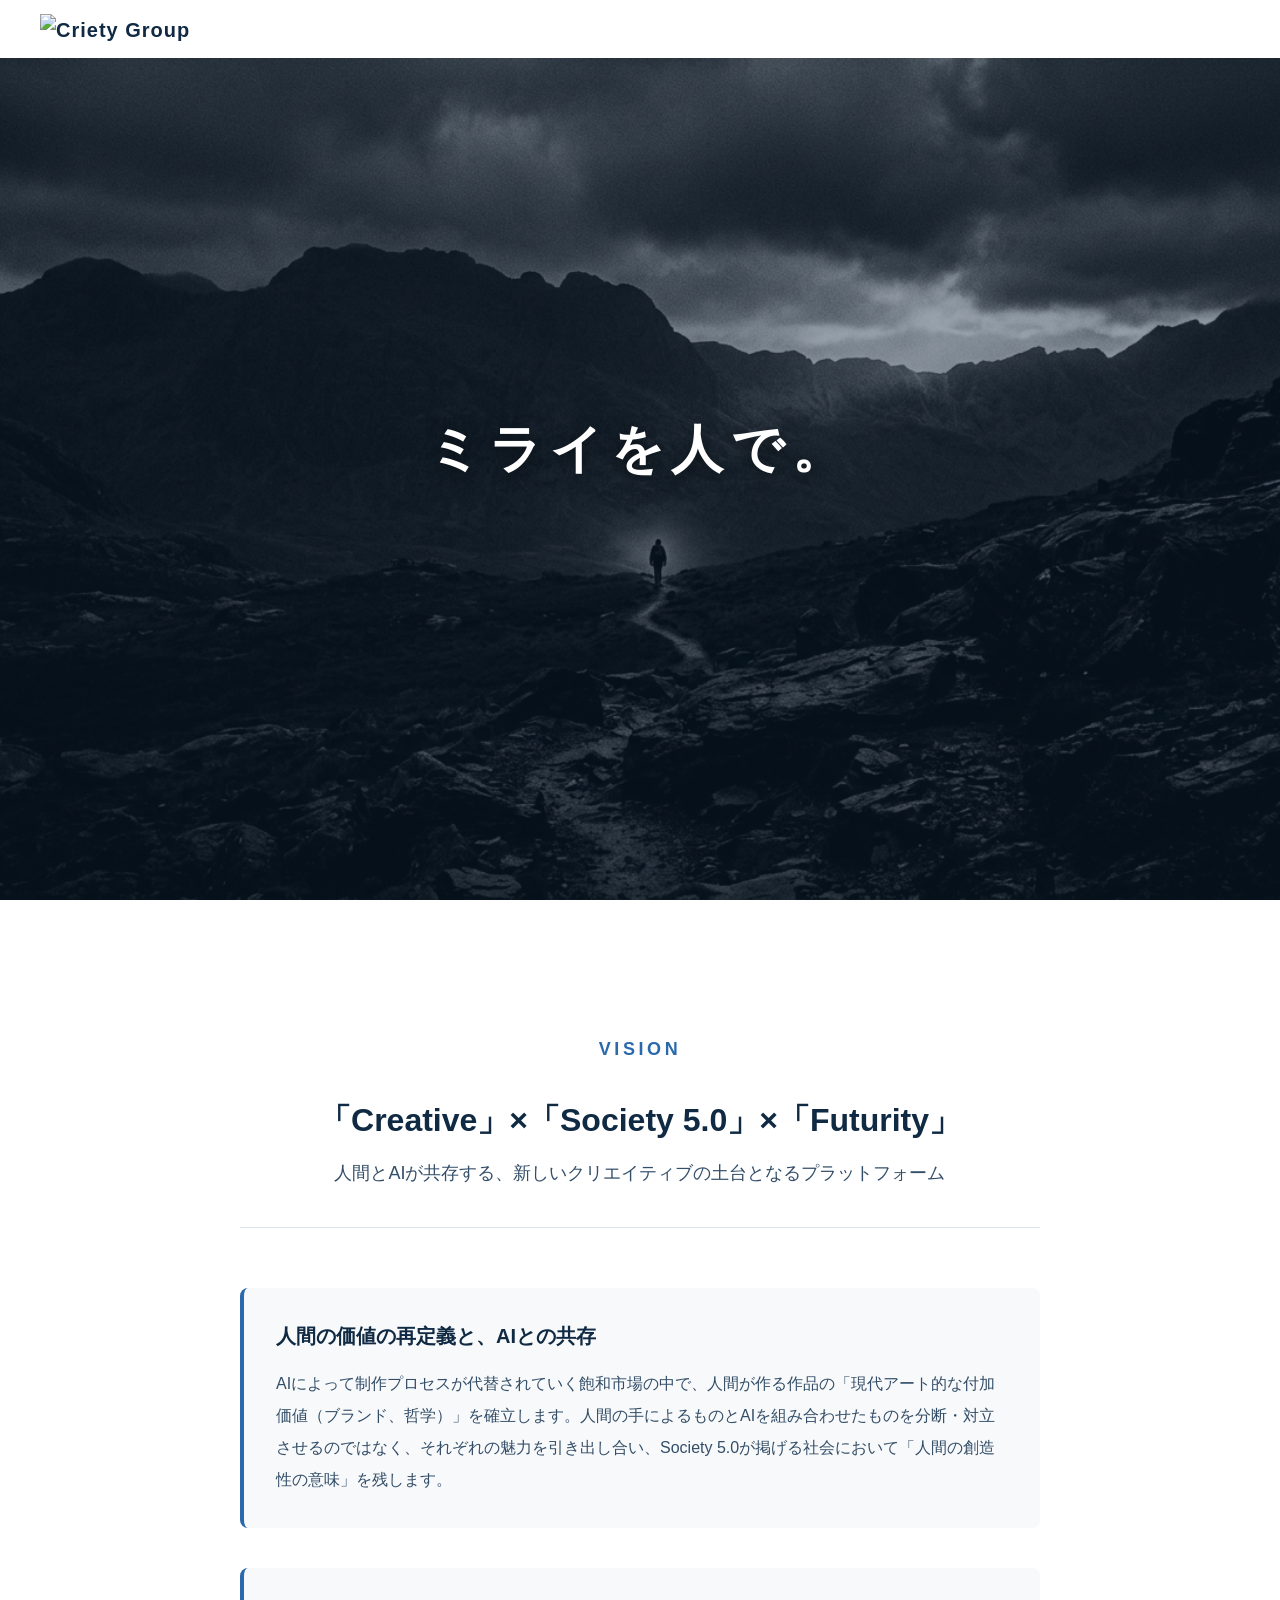
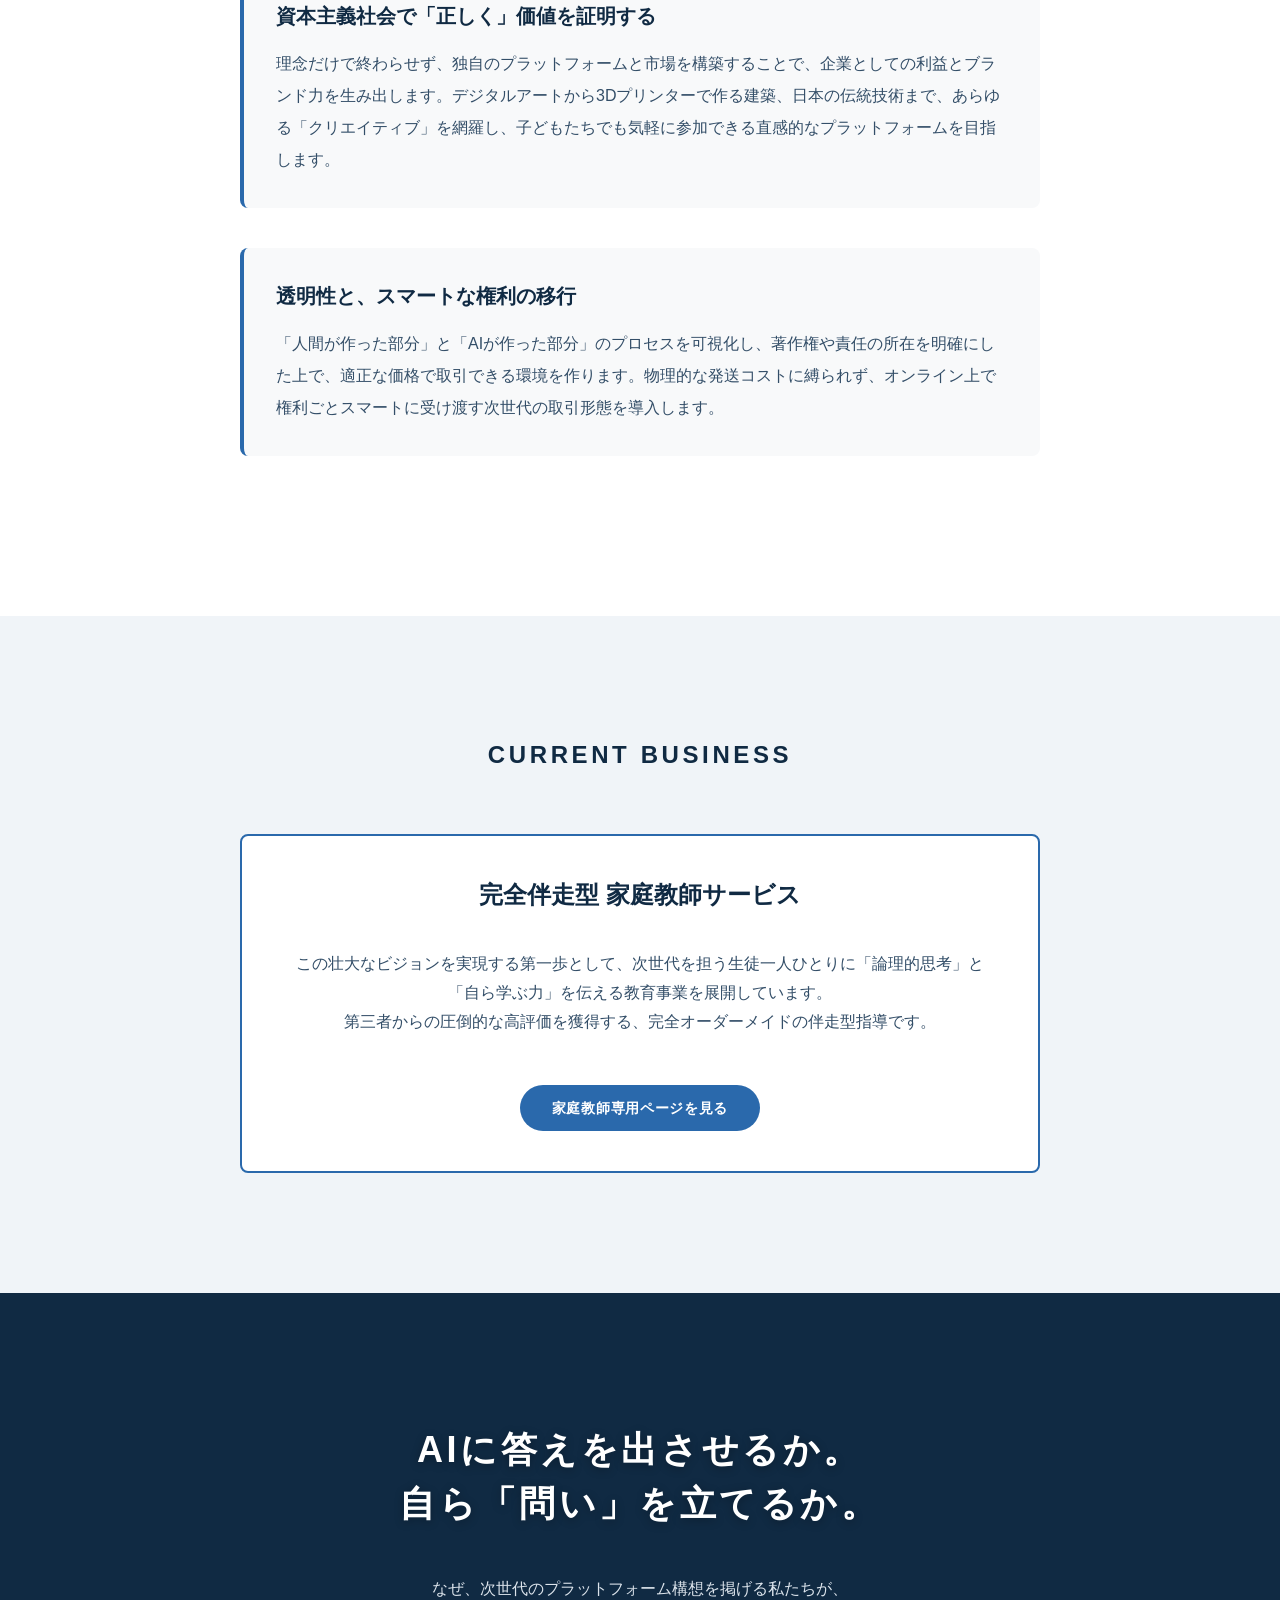
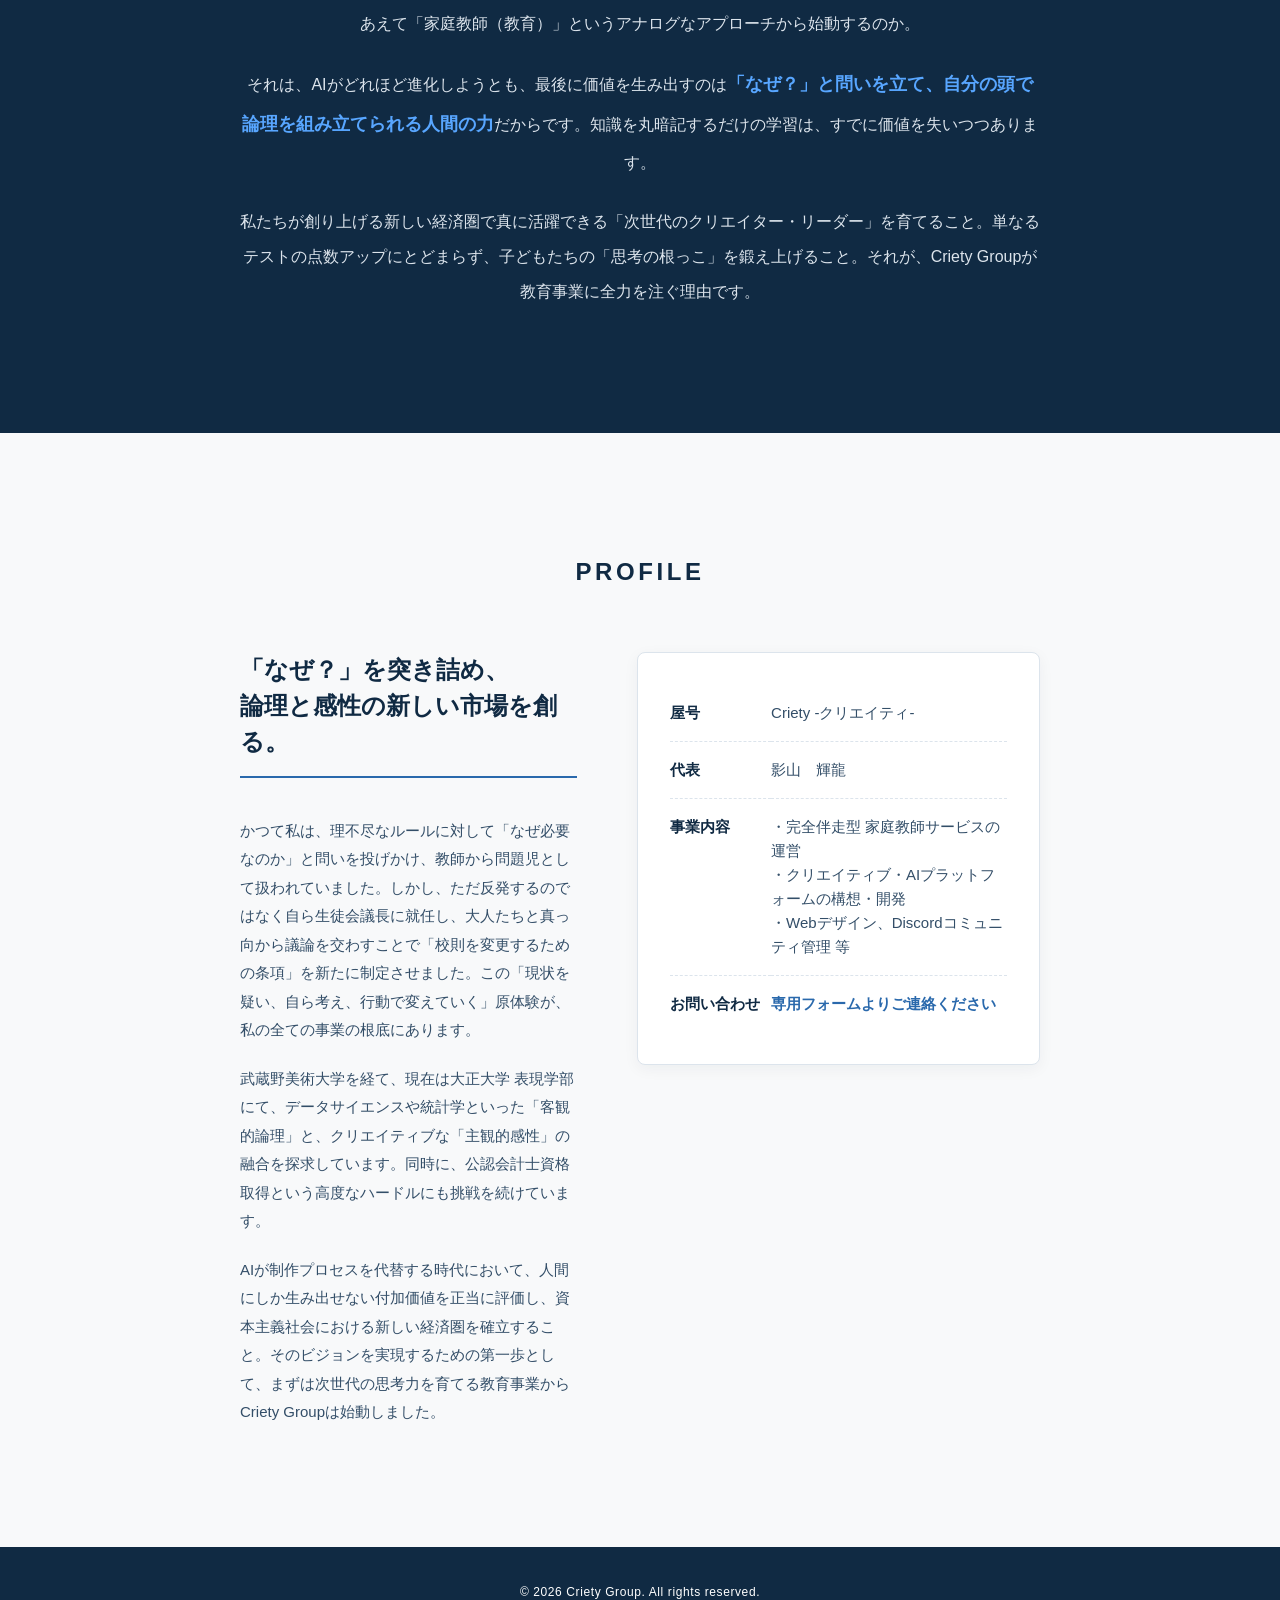
==== index.html @ 42f1da9e "Update index.html" ====
<!DOCTYPE html>
<html lang="ja">
<head>
    <meta charset="UTF-8">
    <meta name="viewport" content="width=device-width, initial-scale=1.0">
    <title>Criety Group</title>
    <link rel="stylesheet" href="style.css">
</head>
<body>
    <!-- 画面上部のロゴ -->
    <nav class="top-nav">
        <div class="logo">
            <a href="index.html">
                <img src="Criety_Logo.png" alt="Criety Group" class="logo-img">
            </a>
        </div>
    </nav>

    <!-- トップのキャッチコピー部分 -->
    <header class="hero-section">
        <h1 class="catchphrase">ミライを人で。</h1>
    </header>

    <!-- ★Criety Groupのコアビジョン★ -->
    <section class="vision-section">
        <div class="vision-container">
            <h2 class="vision-title">VISION</h2>
            <h3 class="vision-subtitle">
                「Creative」×「Society 5.0」×「Futurity」<br>
                <span style="font-size: 18px; font-weight: normal; display: block; margin-top: 16px; color: #334e68;">人間とAIが共存する、新しいクリエイティブの土台となるプラットフォーム</span>
            </h3>
            
            <div class="vision-text">
                <div class="vision-block">
                    <h4>人間の価値の再定義と、AIとの共存</h4>
                    <p>
                        AIによって制作プロセスが代替されていく飽和市場の中で、人間が作る作品の「現代アート的な付加価値（ブランド、哲学）」を確立します。人間の手によるものとAIを組み合わせたものを分断・対立させるのではなく、それぞれの魅力を引き出し合い、Society 5.0が掲げる社会において「人間の創造性の意味」を残します。
                    </p>
                </div>

                <div class="vision-block">
                    <h4>資本主義社会で「正しく」価値を証明する</h4>
                    <p>
                        理念だけで終わらせず、独自のプラットフォームと市場を構築することで、企業としての利益とブランド力を生み出します。デジタルアートから3Dプリンターで作る建築、日本の伝統技術まで、あらゆる「クリエイティブ」を網羅し、子どもたちでも気軽に参加できる直感的なプラットフォームを目指します。
                    </p>
                </div>

                <div class="vision-block">
                    <h4>透明性と、スマートな権利の移行</h4>
                    <p>
                        「人間が作った部分」と「AIが作った部分」のプロセスを可視化し、著作権や責任の所在を明確にした上で、適正な価格で取引できる環境を作ります。物理的な発送コストに縛られず、オンライン上で権利ごとスマートに受け渡す次世代の取引形態を導入します。
                    </p>
                </div>
            </div>
        </div>
    </section>

    <!-- 現在のメイン事業（家庭教師のみ） -->
    <section class="services-section">
        <h2 class="section-title">CURRENT BUSINESS</h2>
        <div class="services-grid" style="grid-template-columns: 1fr; max-width: 800px; margin: 0 auto;">
            <div class="service-card" style="text-align: center; align-items: center; border: 2px solid #2a69ac;">
                <h3 style="font-size: 24px; color: #102a43; border-bottom: none; margin-bottom: 8px;">完全伴走型 家庭教師サービス</h3>
                <p style="margin-bottom: 24px; font-size: 16px;">
                    この壮大なビジョンを実現する第一歩として、次世代を担う生徒一人ひとりに「論理的思考」と「自ら学ぶ力」を伝える教育事業を展開しています。<br>第三者からの圧倒的な高評価を獲得する、完全オーダーメイドの伴走型指導です。
                </p>
                <a href="tutor.html" class="btn">家庭教師専用ページを見る</a>
            </div>
        </div>
    </section>

    <!-- プロフィールセクション -->
<section class="bridge-section">
        <div class="bridge-container">
            <h2 class="bridge-catchphrase">
                AIに答えを出させるか。<br>
                自ら「問い」を立てるか。
            </h2>
            <div class="bridge-text">
                <p>
                    なぜ、次世代のプラットフォーム構想を掲げる私たちが、<br class="pc-only">
                    あえて「家庭教師（教育）」というアナログなアプローチから始動するのか。
                </p>
                <p>
                    それは、AIがどれほど進化しようとも、最後に価値を生み出すのは<strong>「なぜ？」と問いを立て、自分の頭で論理を組み立てられる人間の力</strong>だからです。知識を丸暗記するだけの学習は、すでに価値を失いつつあります。
                </p>
                <p>
                    私たちが創り上げる新しい経済圏で真に活躍できる「次世代のクリエイター・リーダー」を育てること。単なるテストの点数アップにとどまらず、子どもたちの「思考の根っこ」を鍛え上げること。それが、Criety Groupが教育事業に全力を注ぐ理由です。
                </p>
            </div>
        </div>
    </section>
<section class="profile-section" style="background-color: #f8f9fa;">
        <h2 class="section-title">PROFILE</h2>
        <div class="profile-content">
            
            <div class="profile-flex-container">
                <div class="profile-message">
                    <h3 class="profile-heading">「なぜ？」を突き詰め、<br>論理と感性の新しい市場を創る。</h3>
                    <p>
                        かつて私は、理不尽なルールに対して「なぜ必要なのか」と問いを投げかけ、教師から問題児として扱われていました。しかし、ただ反発するのではなく自ら生徒会議長に就任し、大人たちと真っ向から議論を交わすことで「校則を変更するための条項」を新たに制定させました。この「現状を疑い、自ら考え、行動で変えていく」原体験が、私の全ての事業の根底にあります。
                    </p>
                    <p>
                        武蔵野美術大学を経て、現在は大正大学 表現学部にて、データサイエンスや統計学といった「客観的論理」と、クリエイティブな「主観的感性」の融合を探求しています。同時に、公認会計士資格取得という高度なハードルにも挑戦を続けています。
                    </p>
                    <p>
                        AIが制作プロセスを代替する時代において、人間にしか生み出せない付加価値を正当に評価し、資本主義社会における新しい経済圏を確立すること。そのビジョンを実現するための第一歩として、まずは次世代の思考力を育てる教育事業からCriety Groupは始動しました。
                    </p>
                </div>

                <div class="company-overview">
                    <table class="overview-table">
                        <tr>
                            <th>屋号</th>
                            <td>Criety -クリエイティ-</td>
                        </tr>
                        <tr>
                            <th>代表</th>
                            <td>影山　輝龍</td>
                        </tr>
                        <tr>
                            <th>事業内容</th>
                            <td>
                                ・完全伴走型 家庭教師サービスの運営<br>
                                ・クリエイティブ・AIプラットフォームの構想・開発<br>
                                ・Webデザイン、Discordコミュニティ管理 等
                            </td>
                        </tr>
                        <tr>
                            <th>お問い合わせ</th>
                            <td><a href="https://forms.gle/" target="_blank" rel="noopener noreferrer" style="color: #2a69ac; font-weight: bold; text-decoration: none;">専用フォームよりご連絡ください</a></td>
                        </tr>
                    </table>
                </div>
            </div>
        </div>
    </section>
    <!-- サイトのフッター -->
    <footer class="site-footer">
        <p>&copy; 2026 Criety Group. All rights reserved.</p>
    </footer>
    <!-- ▼ スクロールアニメーション用センサー ▼ -->
    <script>
        document.addEventListener("DOMContentLoaded", function() {
            const faders = document.querySelectorAll('.fade-in-up');
            const appearOptions = {
                threshold: 0.2, /* 要素が20%画面に入ったら発動 */
                rootMargin: "0px 0px -50px 0px" /* 画面の下から50px手前で感知 */
            };

            const appearOnScroll = new IntersectionObserver(function(entries, observer) {
                entries.forEach(entry => {
                    if (!entry.isIntersecting) {
                        return;
                    } else {
                        entry.target.classList.add('appear');
                        observer.unobserve(entry.target); /* 一度表示されたらセンサーを解除 */
                    }
                });
            }, appearOptions);

            faders.forEach(fader => {
                appearOnScroll.observe(fader);
            });
        });
    </script>
</body>
</html>
---- style.css ----
/* =========================================
   Criety Group 全体の共通デザイン設定
========================================= */

/* サイト全体の基本的な設定 */
body {
    margin: 0;
    padding: 0;
    font-family: 'Helvetica Neue', Arial, 'Hiragino Kaku Gothic ProN', 'Hiragino Sans', Meiryo, sans-serif;
    background-color: #f0f4f8; /* ベースカラー：ほんのり青みがかった白 */
    color: #102a43; /* メインカラー：深いネイビー（全体の文字色） */
    line-height: 1.6;
}

/* 画面上部のナビゲーションバー（ロゴバー） */
.top-nav {
    position: fixed;
    top: 0;
    left: 0;
    width: 100%;
    padding: 12px 40px; /* ★ロゴが大きくなる分、上下の余白（20px→12px）を減らして調整 */
    box-sizing: border-box;
    background-color: #ffffff;
    box-shadow: 0 2px 10px rgba(0, 0, 0, 0.05);
    z-index: 1000;
}

/* 英語ロゴのデザイン */
.logo {
    font-size: 20px;
    font-weight: bold;
    color: #102a43; /* 深いネイビー */
    letter-spacing: 0.05em;
    font-family: 'Helvetica Neue', Arial, sans-serif;
}

/* ロゴのリンク設定（ロゴをクリックしたらトップに戻る） */
.logo a {
    color: inherit; /* 親要素（.logo）の色を受け継ぐ */
    text-decoration: none; /* 下線を消す */
}
/* ▼ ロゴ画像のサイズ調整 ▼ */
.logo-img {
    height: 70px; /* ★32pxから一気に大きく！ここをいじるとミリ単位でサイズ調整できます */
    width: auto;
    vertical-align: middle;
    transition: opacity 0.3s ease;
}

/* ロゴにマウスを乗せた時に少しフワッと薄くする（リンクだと分かりやすくする） */
.logo a:hover .logo-img {
    opacity: 0.7;
}
/* 共通のボタンデザイン */
.btn {
    display: inline-block;
    margin-top: 24px;
    padding: 12px 32px;
    background-color: #2a69ac; /* アクセントカラー（仮のブルー） */
    color: #ffffff; /* ボタンの文字は白 */
    text-decoration: none; /* リンクの下線を消す */
    border-radius: 25px; /* 角を丸くして柔らかい印象に */
    font-size: 14px;
    font-weight: bold;
    letter-spacing: 0.05em;
    transition: all 0.3s ease; /* 色と動きのアニメーション */
}

/* ボタンにマウスを乗せた時 */
.btn:hover {
    background-color: #102a43; /* マウスを乗せたらネイビーに変わる */
    transform: translateY(-2px); /* 少し上に浮く */
    box-shadow: 0 4px 10px rgba(16, 42, 67, 0.15); /* 影をつける */
}

/* 共通のセクションタイトル（SERVICES, PROFILE） */
.section-title {
    text-align: center;
    font-size: 24px;
    letter-spacing: 0.15em;
    margin-bottom: 60px;
    color: #102a43;
}

/* =========================================
   トップページ（index.html）専用のデザイン
========================================= */

/* 画面いっぱいに広がるヒーローセクション（背景画像設定） */
.hero-section {
    height: 100vh;
    display: flex;
    justify-content: center;
    align-items: center;
    background-image: url('backart.png'); /* ★ここに背景画像を指定 */
    background-size: cover; /* 画面いっぱいに広げる */
    background-position: center; /* 画像の中央を表示 */
    background-attachment: fixed; /* ★スクロールしても背景が固定されるオシャレな演出 */
    position: relative;
}

/* 背景画像の上に暗いフィルターをかけて文字を読みやすくする */
.hero-section::before {
    content: '';
    position: absolute;
    top: 0; left: 0; right: 0; bottom: 0;
    background-color: rgba(16, 42, 67, 0.4); /* ネイビーの半透明フィルター */
    z-index: 1;
}

/* キャッチコピーの文字デザイン */
.catchphrase {
    font-size: 52px;
    color: #ffffff; /* 背景が暗くなるので文字は白に変更 */
    letter-spacing: 0.15em;
    margin: 0;
    position: relative;
    z-index: 2; /* フィルターより手前に文字を出す */
    text-shadow: 0 4px 15px rgba(0, 0, 0, 0.5); /* 文字に影をつけて際立たせる */
}

/* ▼ 事業内容（SERVICES）セクション ▼ */
.services-section {
    padding: 100px 40px 120px;
    max-width: 1000px;
    margin: 0 auto;
}

/* 4つの事業を並べるグリッド */
.services-grid {
    display: grid;
    grid-template-columns: repeat(2, 1fr); /* 空間を「1:1」の2列に分割 */
    gap: 40px;
}

/* 各事業のカードデザイン */
.service-card {
    background-color: #ffffff; /* カードは真っ白にして背景から浮き立たせる */
    padding: 40px;
    border-radius: 8px;
    border: 1px solid #dce4ec; /* 少し青みがかった薄いグレーの枠線 */
    transition: all 0.3s ease;
    display: flex; /* カード内の要素を縦に並べるため */
    flex-direction: column;
    align-items: flex-start; /* ボタンを左寄せに */
}

/* マウスを乗せた時の動き */
.service-card:hover {
    box-shadow: 0 10px 20px rgba(16, 42, 67, 0.08); /* 影の色もネイビー系に調整 */
    transform: translateY(-5px);
}

.service-card h3 {
    margin-top: 0;
    font-size: 20px;
    border-bottom: 2px solid #102a43; /* タイトル下の線をネイビーに */
    padding-bottom: 12px;
    display: inline-block;
    color: #102a43;
    margin-bottom: 16px;
}

.service-card p {
    color: #334e68; /* 本文は少しだけ明るいネイビーグレーで読みやすく */
    line-height: 1.8;
    margin-bottom: 0;
    flex-grow: 1; /* 残りのスペースを埋めてボタンの位置を揃える */
}

/* ▼ プロフィール（PROFILE）セクション ▼ */
.profile-section {
    padding: 100px 40px;
    background-color: #ffffff; /* 白背景でスッキリと */
    text-align: center;
}

.profile-content {
    max-width: 800px;
    margin: 0 auto;
}

.profile-content p {
    color: #334e68;
    line-height: 2.0;
    margin-bottom: 32px;
    font-size: 16px;
}

/* =========================================
   サブページ（tutor.htmlなど）専用のデザイン
========================================= */

/* ▼▼ 【重要】文字重なりを直す設定 ▼▼ */
.page-container {
    padding-top: 140px; /* ★上部に大きな余白を作って、固定されたロゴバーと重ならないようにする */
    padding-bottom: 80px;
    padding-left: 20px; /* スマホで見やすくするために左右にも少し余白を追加 */
    padding-right: 20px;
    max-width: 800px;
    margin: 0 auto;
    min-height: 100vh;
    box-sizing: border-box;
}

/* サブページのメインタイトル */
.page-title {
    font-size: 32px;
    color: #102a43;
    border-bottom: 2px solid #102a43; /* タイトルの下にネイビーの線を引く */
    padding-bottom: 16px;
    margin-bottom: 40px;
    letter-spacing: 0.1em;
}

/* サブページ用のテキスト設定（必要に応じて追加） */
.lead-text {
    font-size: 18px;
    line-height: 1.8;
    margin-bottom: 40px;
    color: #334e68;
}

/* トップへ戻るリンク（下の方） */
.back-link {
    display: inline-block;
    margin-top: 60px;
    color: #2a69ac;
    text-decoration: none;
    font-size: 14px;
}
.back-link:hover {
    text-decoration: underline;
}

/* =========================================
   フッター・レスポンシブの設定
========================================= */

/* サイトのフッター（一番下） */
.site-footer {
    background-color: #102a43; /* ネイビーの帯でサイト全体を引き締める */
    color: #ffffff;
    text-align: center;
    padding: 24px 0;
    font-size: 12px;
    letter-spacing: 0.05em;
}

/* スマホ向けのレイアウト調整（画面幅が768px以下の時のルール） */
@media (max-width: 768px) {
    /* ナビゲーションバーの余白を縮小 */
    .top-nav {
        padding: 16px 20px;
    }
    
    /* ヒーローセクションの文字を小さく */
    .hero-section .catchphrase {
        font-size: 32px;
    }
    
    /* 事業内容（SERVICES）を1列に並べ替え */
    .services-grid {
        grid-template-columns: 1fr;
        gap: 20px;
    }
    
    /* 各セクションの余白を調整 */
    .services-section, .profile-section {
        padding: 60px 20px;
    }
    
    /* サブページのタイトルを小さく、余白を調整 */
    .page-container {
        padding-top: 100px;
    }
    .page-title {
        font-size: 24px;
        margin-bottom: 30px;
    }
}
/* =========================================
   家庭教師ページ（tutor.html）内の詳細デザイン
========================================= */

.tutor-content-section {
    margin-bottom: 60px;
}

.sub-title {
    font-size: 22px;
    color: #102a43;
    margin-bottom: 30px;
}

/* 強み（Strength）のリスト */
.strength-list {
    display: grid;
    grid-template-columns: repeat(3, 1fr); /* 3列に並べる */
    gap: 30px;
}

.strength-item {
    background-color: #ffffff;
    padding: 30px;
    border-radius: 8px;
    border: 1px solid #dce4ec;
}

.strength-item h3 {
    font-size: 18px;
    color: #2a69ac; /* 強みのタイトルはアクセントカラーに */
    margin-top: 0;
    margin-bottom: 16px;
}

.strength-item p {
    font-size: 15px;
    color: #334e68;
    margin: 0;
    line-height: 1.7;
}

/* サービス概要（Info List） */
.info-list {
    list-style: none; /* リストの点を消す */
    padding: 0;
    background-color: #ffffff;
    padding: 30px;
    border-radius: 8px;
    border: 1px solid #dce4ec;
}

.info-list li {
    font-size: 16px;
    color: #334e68;
    padding: 12px 0;
    border-bottom: 1px solid #f0f4f8; /* 項目間に薄い線を引く */
}

.info-list li:last-child {
    border-bottom: none; /* 最後の項目は線を消す */
}

.info-list strong {
    color: #102a43;
    display: inline-block;
    width: 120px; /* 見出しの幅を揃える */
}

/* お問い合わせエリア（Page Action） */
.page-action {
    background-color: #102a43; /* ネイビーの背景 */
    color: #ffffff;
    text-align: center;
    padding: 50px 40px;
    border-radius: 8px;
    margin-top: 80px;
}

.page-action p {
    margin-top: 0;
    font-size: 18px;
    line-height: 1.8;
}

.page-action .btn {
    background-color: #ffffff; /* ボタンを白にする */
    color: #102a43; /* 文字をネイビーにする */
    margin-top: 10px;
}
.page-action .btn:hover {
    background-color: #f0f4f8;
    transform: translateY(-2px);
}

/* 家庭教師ページのレスポンシブ調整 */
@media (max-width: 768px) {
    .strength-list {
        grid-template-columns: 1fr; /* 3列から1列へ */
        gap: 20px;
    }
    .page-action {
        padding: 40px 20px;
    }
    .page-action p {
        font-size: 16px;
    }
    .info-list strong {
        display: block; /* 見出しを改行させる */
        width: auto;
        margin-bottom: 4px;
    }
}
/* =========================================
   家庭教師LP（専用メインページ）のデザイン
========================================= */

/* 家庭教師専用のヒーローセクション */
.tutor-hero {
    height: 80vh; /* 画面の80%の高さ */
    background-color: #102a43; /* 誠実なネイビー背景 */
    color: #ffffff;
    display: flex;
    justify-content: center;
    align-items: center;
    text-align: center;
    padding: 0 20px;
    margin-bottom: 60px;
}

.tutor-hero-content h1 {
    font-size: 40px;
    line-height: 1.4;
    letter-spacing: 0.1em;
    margin-bottom: 20px;
}

.tutor-hero-content p {
    font-size: 18px;
    opacity: 0.9;
    margin-bottom: 40px;
}

/* LP用のコンテナ調整 */
.tutor-lp-container {
    padding-top: 0; /* ヒーローセクションがあるため上の余白を消す */
}

/* 中央揃えのタイトルとテキスト */
.center-title {
    text-align: center;
}
.center-text {
    text-align: center;
}

/* お悩みセクションのデザイン */
.worry-section {
    background-color: #ffffff;
    padding: 40px;
    border-radius: 8px;
    border: 2px dashed #2a69ac; /* 目立つように青い点線で囲む */
}

.worry-list {
    list-style: none;
    padding: 0;
    margin: 0 auto 30px;
    max-width: 500px;
}

.worry-list li {
    font-size: 16px;
    color: #334e68;
    padding: 12px 0 12px 30px;
    position: relative;
    border-bottom: 1px solid #f0f4f8;
}

/* リストの横にチェックマーク風の装飾をつける */
.worry-list li::before {
    content: "✓";
    position: absolute;
    left: 0;
    color: #2a69ac;
    font-weight: bold;
}

/* プロフィールボックス */
.profile-box {
    background-color: #f8f9fa;
    padding: 40px;
    border-radius: 8px;
    border-left: 6px solid #102a43; /* 左側にネイビーの太い線を入れてアクセントに */
}

/* LP用スマホ対応 */
@media (max-width: 768px) {
    .tutor-hero {
        height: 60vh;
    }
    .tutor-hero-content h1 {
        font-size: 28px;
    }
    .worry-section {
        padding: 30px 20px;
    }
}
/* ▼ オリジナル学習管理ツール ▼ */
.management-tools {
    display: flex;
    gap: 30px;
}
.tool-box {
    background-color: #f8f9fa;
    padding: 30px;
    border-radius: 8px;
    border-top: 4px solid #2a69ac; /* 上部に青いアクセントライン */
    flex: 1; /* 2つの箱を同じ幅にする */
    box-shadow: 0 4px 10px rgba(0,0,0,0.03);
}
.tool-title {
    font-size: 18px;
    color: #102a43;
    margin-top: 0;
    margin-bottom: 16px;
    text-align: center;
}
.tool-box p {
    font-size: 15px;
    color: #334e68;
    line-height: 1.7;
    margin: 0;
}

/* スマホ向けの調整（学習管理ツール） */
@media (max-width: 768px) {
    .management-tools {
        flex-direction: column; /* スマホでは縦並びにする */
        gap: 20px;
    }
}
/* ▼ 料金表の改善（枠線と余白の追加） ▼ */
.price-box {
    background-color: #ffffff;
    padding: 40px;
    border-radius: 8px;
    border: 1px solid #dce4ec; /* 外側の枠線 */
    box-shadow: 0 4px 15px rgba(16, 42, 67, 0.05); /* 箱全体を少し浮かせる */
}

.price-table {
    width: 100%;
    border-collapse: collapse; /* セル同士の隙間をなくしてピタッとくっつける */
    margin-bottom: 24px;
}

.price-table th, .price-table td {
    padding: 24px; /* ★隙間（余白）を大きくとって見やすく！ */
    border: 1px solid #dce4ec; /* ★エクセルのようなハッキリとした枠線を引く */
    text-align: left;
    vertical-align: middle; /* 文字を上下の中央に揃える */
}

.price-table th {
    width: 28%; /* 左側の見出しの幅を固定 */
    color: #102a43;
    font-weight: bold;
    background-color: #f8f9fa; /* 見出しの背景だけ薄いグレーにしてメリハリを出す */
}

.price-table td {
    color: #334e68;
    background-color: #ffffff;
    line-height: 1.8;
}

.note-text {
    font-size: 13px;
    color: #666666;
    margin-top: 8px;
    display: block; /* 注釈を改行させて見やすく */
}
/* =========================================
   トップページ：VISIONセクションのデザイン（清潔感・信頼感重視）
========================================= */

.vision-section {
    background-color: #ffffff; /* SF感を避け、クリーンな白背景に */
    color: #102a43;
    padding: 120px 20px;
}

.vision-container {
    max-width: 800px;
    margin: 0 auto;
}

.vision-title {
    font-size: 18px;
    letter-spacing: 0.2em;
    color: #2a69ac;
    margin-bottom: 24px;
    text-align: center;
}

.vision-subtitle {
    font-size: 32px;
    line-height: 1.5;
    margin-bottom: 60px;
    border-bottom: 1px solid #dce4ec; /* 薄いグレーの線に変更 */
    padding-bottom: 40px;
    text-align: center;
    color: #102a43;
}

.vision-block {
    margin-bottom: 40px;
    padding: 32px;
    background-color: #f8f9fa; /* ほんのりグレーの箱に入れて読みやすく */
    border-radius: 8px;
    border-left: 4px solid #2a69ac; /* 左側に青いアクセントライン */
}

.vision-block h4 {
    font-size: 20px;
    color: #102a43;
    margin-top: 0;
    margin-bottom: 16px;
}

.vision-text p {
    font-size: 16px;
    line-height: 2.0;
    margin: 0;
    color: #334e68;
}

/* スマホ向けの調整 */
@media (max-width: 768px) {
    .vision-section {
        padding: 80px 20px;
    }
    .vision-subtitle {
        font-size: 22px;
    }
    .vision-block {
        padding: 24px;
    }
}
/* =========================================
   トップページ：ビジョンと事業を繋ぐブリッジセクション
========================================= */

.bridge-section {
    background-color: #102a43; /* ビジョンのクリーンな白から一転、重厚なネイビーで視線を釘付けにする */
    color: #ffffff;
    padding: 100px 20px;
    text-align: center;
}

.bridge-container {
    max-width: 800px;
    margin: 0 auto;
}

.bridge-catchphrase {
    font-size: 36px;
    line-height: 1.5;
    letter-spacing: 0.1em;
    margin-bottom: 40px;
    color: #ffffff;
    text-shadow: 0 2px 10px rgba(0,0,0,0.3); /* 文字に少し影をつけて際立たせる */
}

.bridge-text p {
    font-size: 16px;
    line-height: 2.2;
    margin-bottom: 24px;
    color: #dce4ec; /* 真っ白ではなく少し落ち着いた色で読みやすく */
}

.bridge-text strong {
    color: #58a6ff; /* 強調部分はブルーのアクセントカラーで光らせる */
    font-size: 18px;
}

/* パソコン表示の時だけ改行させるための便利なクラス */
.pc-only {
    display: inline;
}

/* スマホ向けの調整 */
@media (max-width: 768px) {
    .bridge-section {
        padding: 60px 20px;
    }
    .bridge-catchphrase {
        font-size: 24px;
    }
    .bridge-text p {
        font-size: 15px;
        text-align: left; /* スマホでは左揃えの方が見やすい */
    }
    .pc-only {
        display: none; /* スマホではこの改行を無効にする */
    }
}
/* =========================================
   プロフィール（会社概要・代表挨拶）のデザイン
========================================= */

.profile-flex-container {
    display: flex;
    gap: 60px;
    align-items: flex-start;
    text-align: left;
}

/* 左側のメッセージ部分 */
.profile-message {
    flex: 1; /* 半分のスペースを使う */
}

.profile-heading {
    font-size: 24px;
    color: #102a43;
    line-height: 1.5;
    margin-top: 0;
    margin-bottom: 24px;
    border-bottom: 2px solid #2a69ac;
    padding-bottom: 16px;
    display: inline-block;
}

.profile-message p {
    font-size: 15px;
    color: #334e68;
    line-height: 1.9;
    margin-bottom: 20px;
}

/* 右側の会社概要（テーブル）部分 */
.company-overview {
    flex: 1; /* 半分のスペースを使う */
    background-color: #ffffff;
    padding: 32px;
    border-radius: 8px;
    border: 1px solid #dce4ec;
    box-shadow: 0 4px 15px rgba(16, 42, 67, 0.05);
}

.overview-table {
    width: 100%;
    border-collapse: collapse;
}

.overview-table th, .overview-table td {
    padding: 16px 0;
    border-bottom: 1px dashed #dce4ec;
    font-size: 15px;
}

.overview-table tr:last-child th, .overview-table tr:last-child td {
    border-bottom: none;
}

.overview-table th {
    width: 30%;
    color: #102a43;
    text-align: left;
    vertical-align: top;
}

.overview-table td {
    color: #334e68;
    line-height: 1.6;
}

/* スマホ向けの調整 */
@media (max-width: 900px) {
    .profile-flex-container {
        flex-direction: column; /* スマホでは縦並びにする */
        gap: 40px;
    }
}
/* =========================================
   スクロールアニメーション（フワッと浮き上がる）
========================================= */

/* 最初は透明（opacity: 0）で、下に30pxずらしておく */
.fade-in-up {
    opacity: 0;
    transform: translateY(30px);
    transition: opacity 0.8s ease-out, transform 0.8s ease-out;
}

/* 画面に入って .appear クラスが付いたら、透明度100%になり元の位置に戻る */
.fade-in-up.appear {
    opacity: 1;
    transform: translateY(0);
}
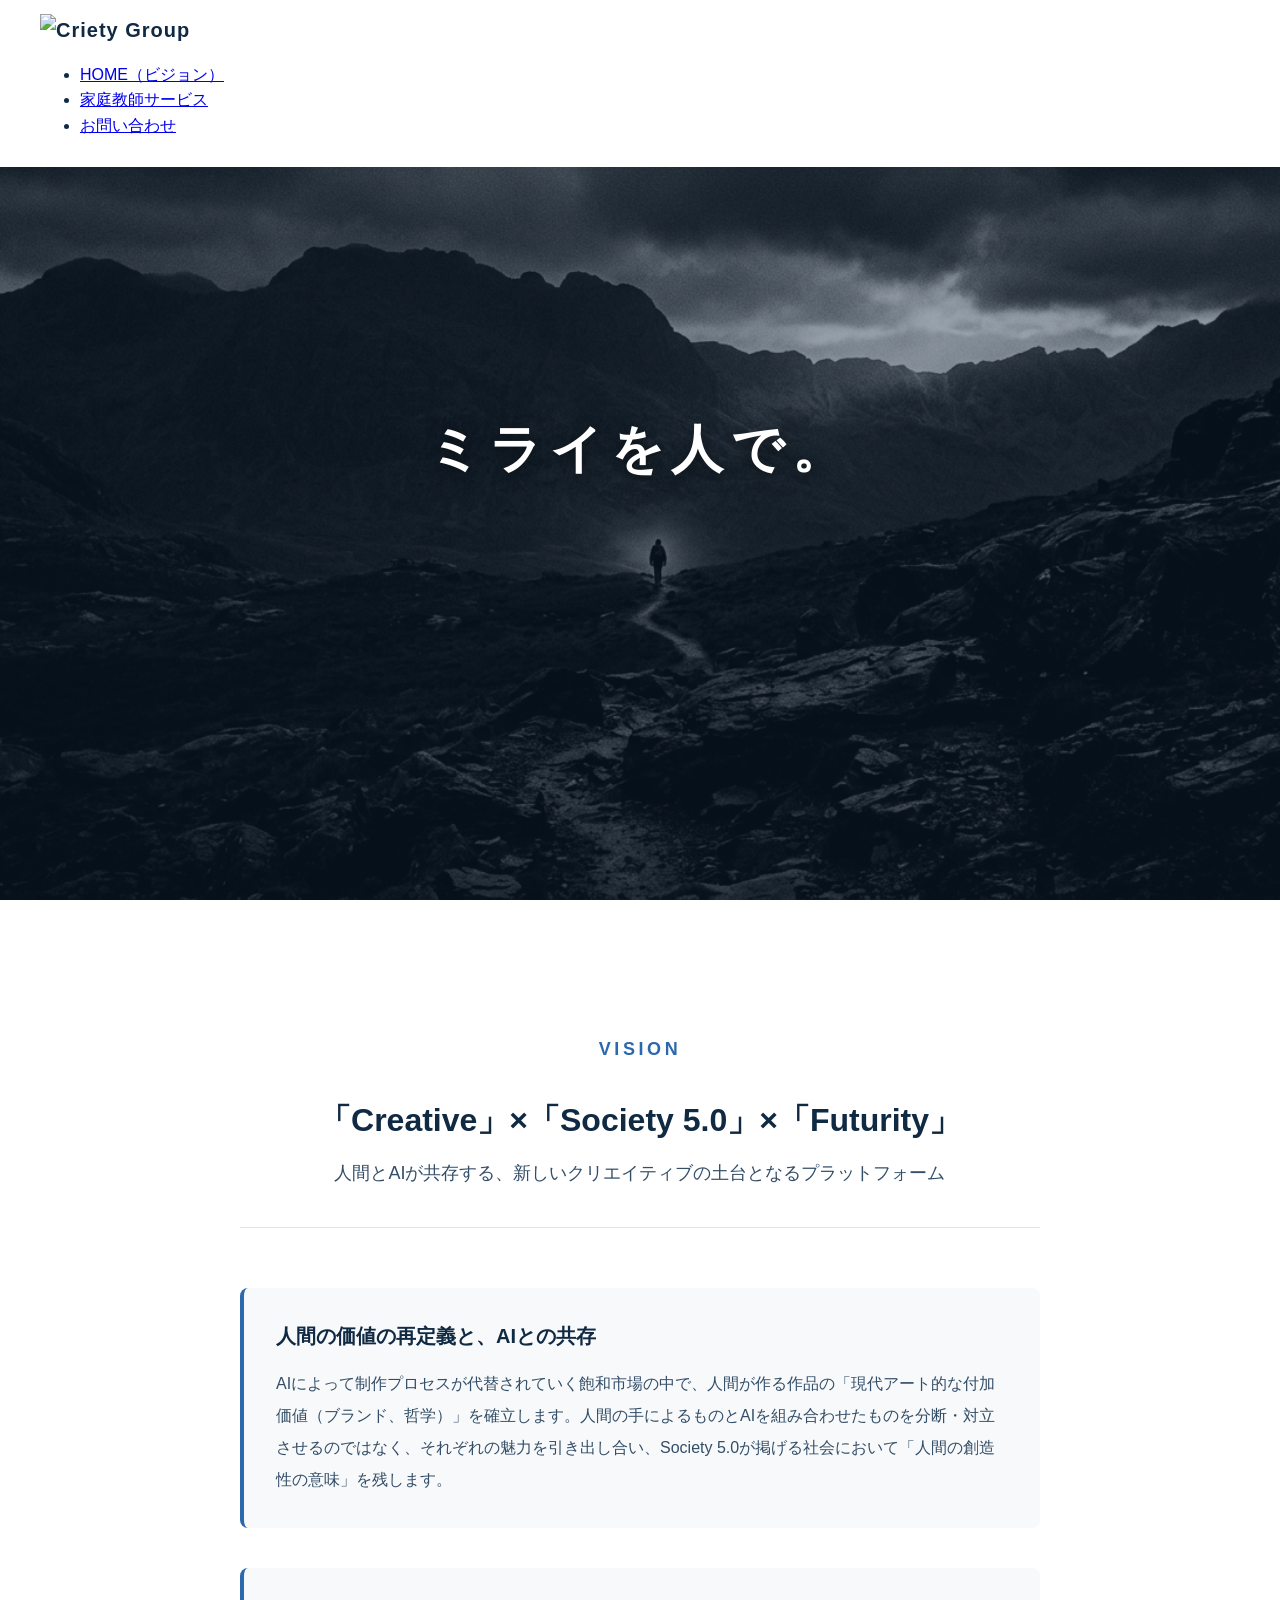
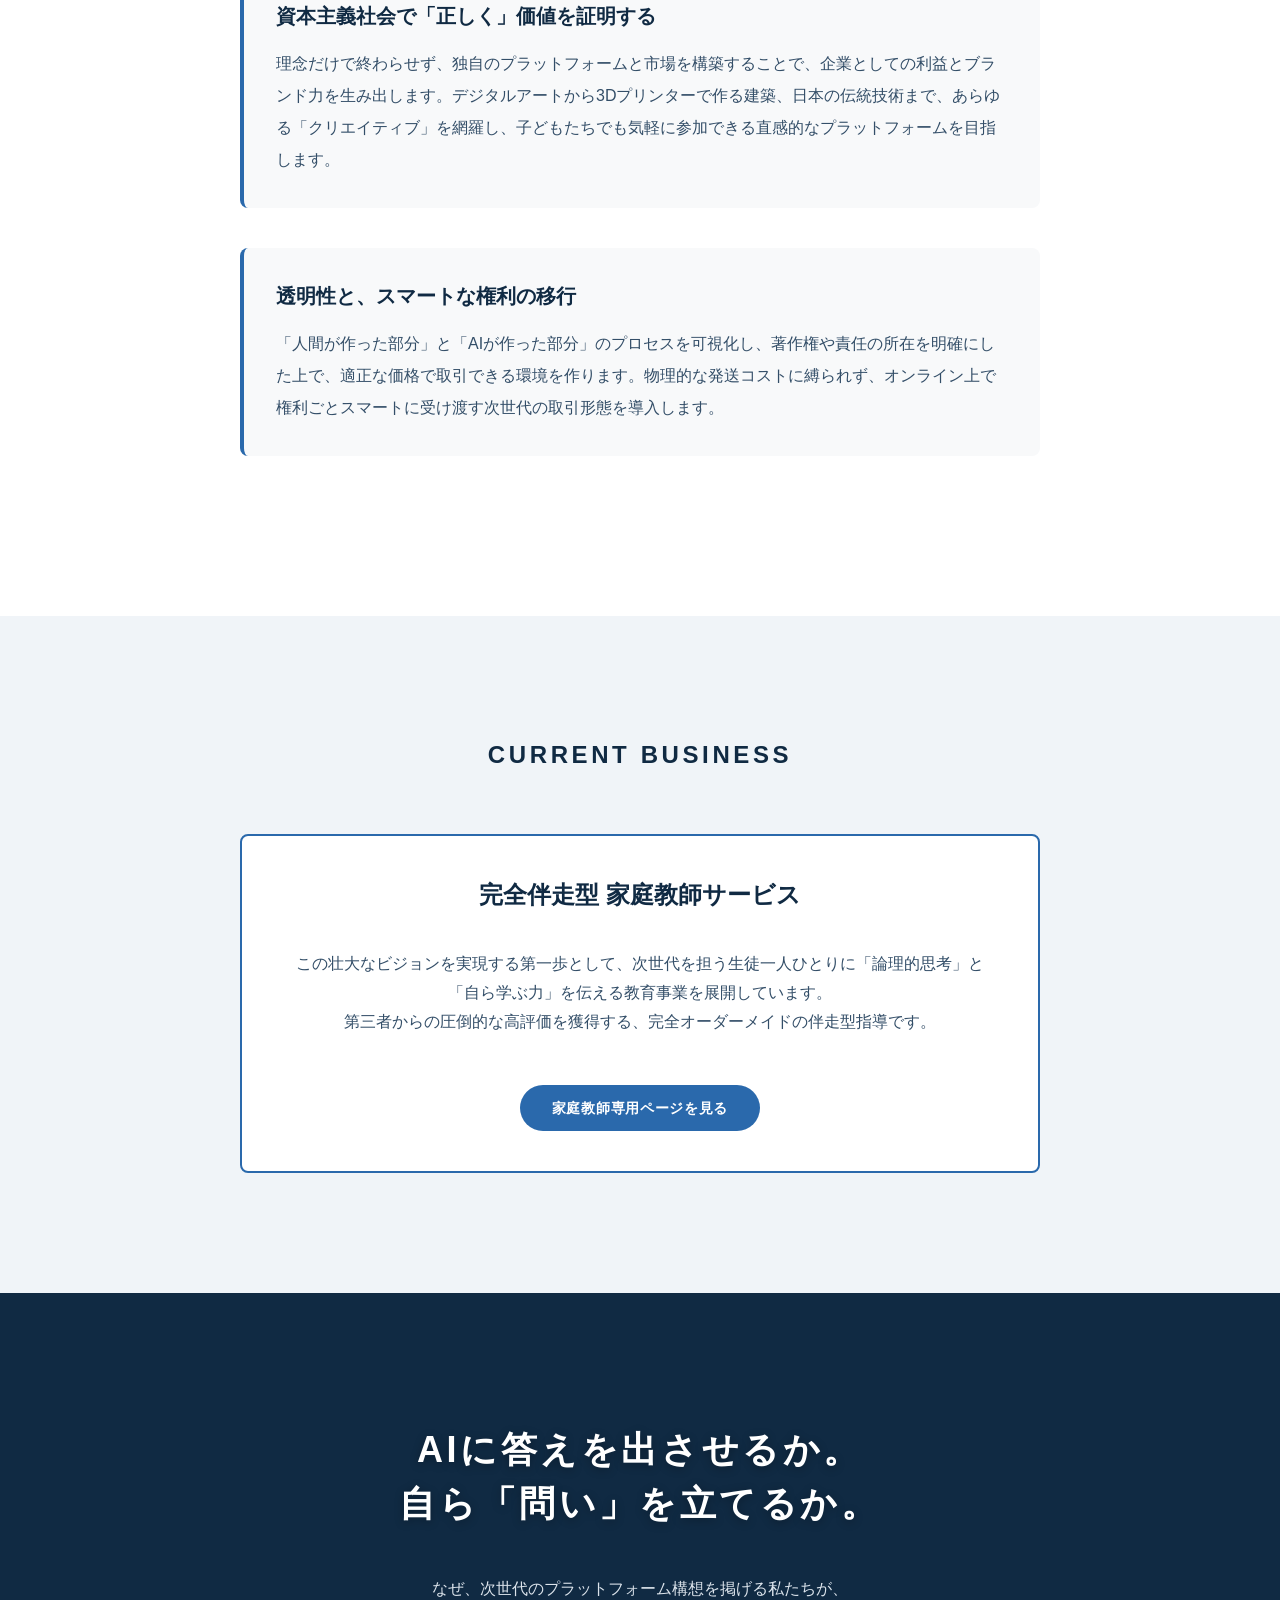
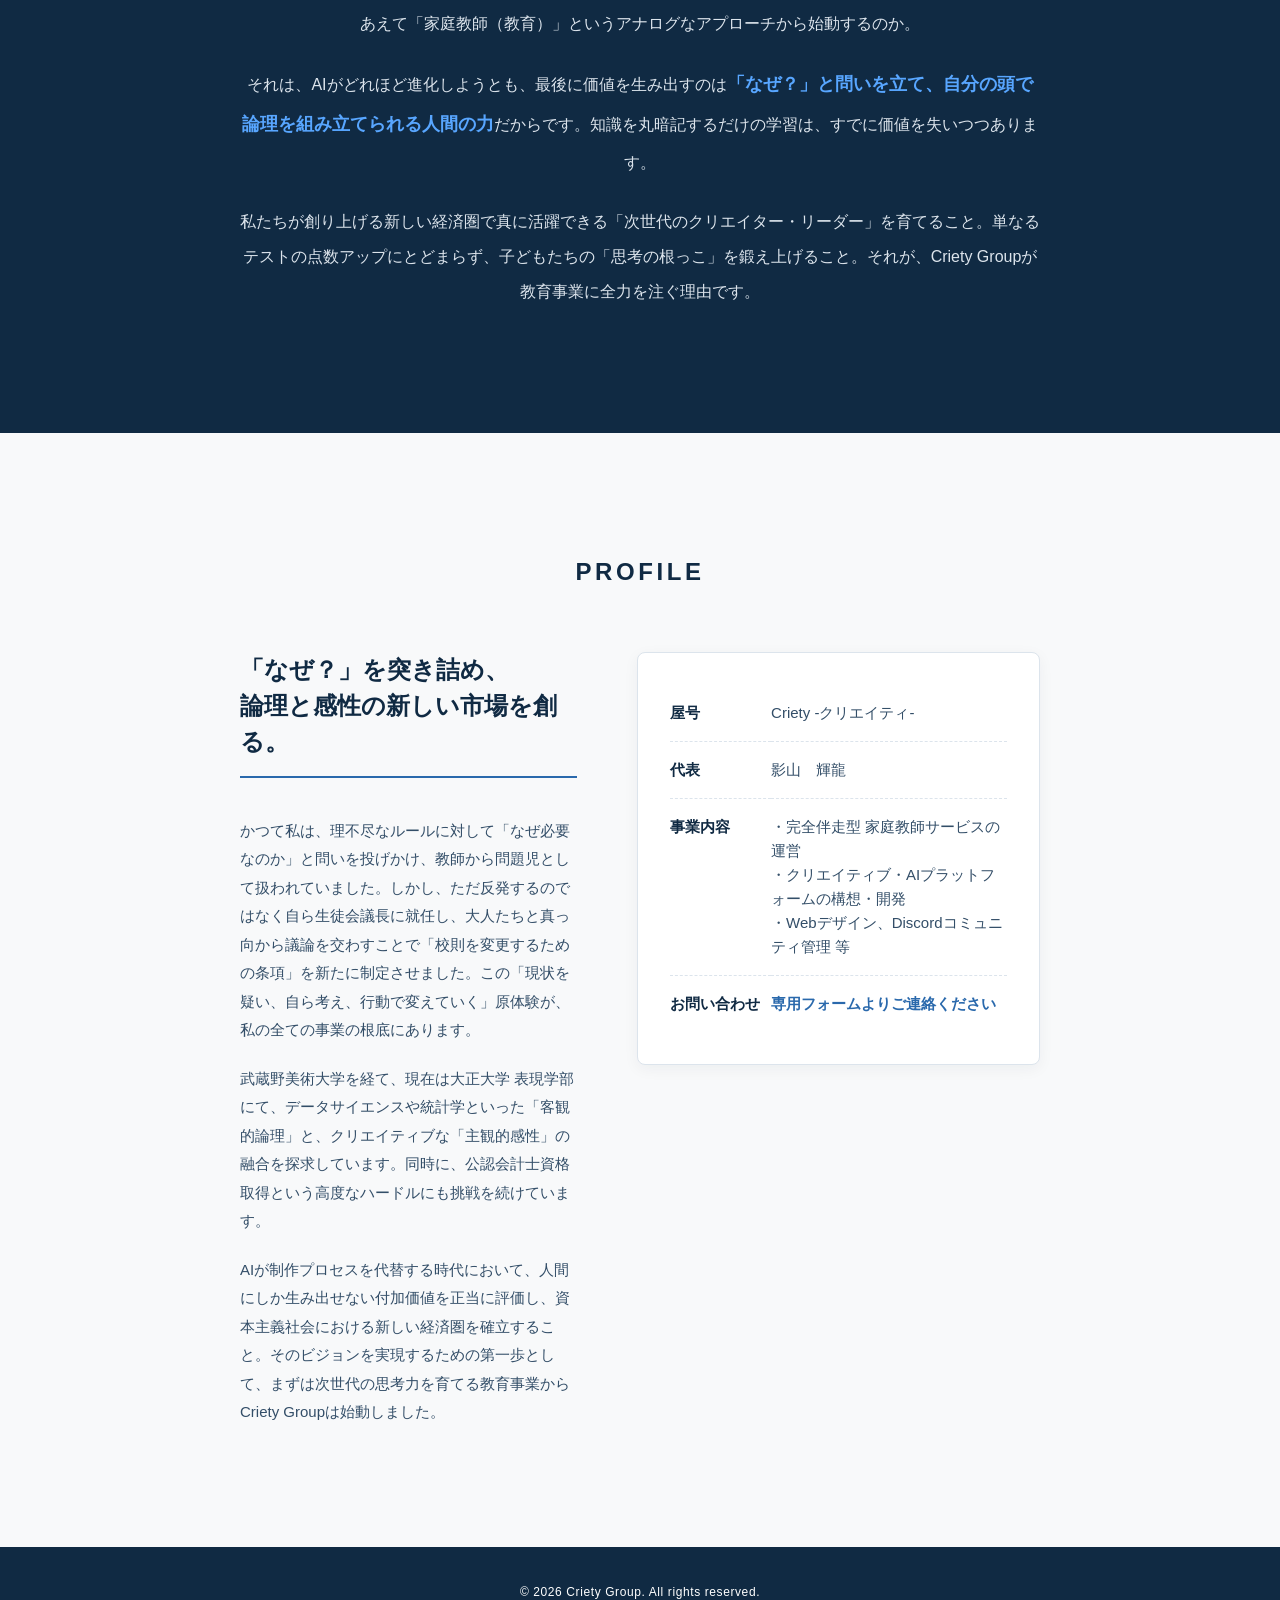
==== commit fdb7b724: "Update index.html" ====
--- a/index.html
+++ b/index.html
@@ -2,17 +2,35 @@
 <html lang="ja">
 <head>
     <meta charset="UTF-8">
+    <meta name="google-site-verification" content="a4WBjtV7cwGVALLd2U4hqnLFCMxn8o-AmnjFtWsOA8I" />
     <meta name="viewport" content="width=device-width, initial-scale=1.0">
-    <title>Criety Group</title>
+    <title>Criety Group | クリエイティブとAIの次世代プラットフォーム・完全伴走型家庭教師</title>
+    <meta name="description" content="Criety Groupは、クリエイティブとAIの価値を資本主義社会で正しく証明する次世代プラットフォームです。事業の第一歩として、客観的データと思考に基づく完全伴走型の家庭教師サービスを展開し、次世代の「論理的思考力」を育成します。">
+    <meta name="keywords" content="Criety Group,家庭教師,論理的思考,AI,クリエイティブ,Society 5.0,データ分析">
     <link rel="stylesheet" href="style.css">
 </head>
+
 <body>
     <!-- 画面上部のロゴ -->
-    <nav class="top-nav">
+<nav class="top-nav">
         <div class="logo">
             <a href="index.html">
                 <img src="Criety_Logo.png" alt="Criety Group" class="logo-img">
             </a>
+        </div>
+
+        <div class="hamburger" id="hamburger">
+            <span></span>
+            <span></span>
+            <span></span>
+        </div>
+
+        <div class="nav-menu" id="nav-menu">
+            <ul>
+                <li><a href="index.html">HOME（ビジョン）</a></li>
+                <li><a href="tutor.html">家庭教師サービス</a></li>
+                <li><a href="https://forms.gle/あなたのフォームのURL" target="_blank" rel="noopener noreferrer" class="nav-contact-btn">お問い合わせ</a></li>
+            </ul>
         </div>
     </nav>
 
@@ -31,21 +49,21 @@
             </h3>
             
             <div class="vision-text">
-                <div class="vision-block">
+                <div class="vision-block fade-in-up">
                     <h4>人間の価値の再定義と、AIとの共存</h4>
                     <p>
                         AIによって制作プロセスが代替されていく飽和市場の中で、人間が作る作品の「現代アート的な付加価値（ブランド、哲学）」を確立します。人間の手によるものとAIを組み合わせたものを分断・対立させるのではなく、それぞれの魅力を引き出し合い、Society 5.0が掲げる社会において「人間の創造性の意味」を残します。
                     </p>
                 </div>
 
-                <div class="vision-block">
+                <div class="vision-block fade-in-up">
                     <h4>資本主義社会で「正しく」価値を証明する</h4>
                     <p>
                         理念だけで終わらせず、独自のプラットフォームと市場を構築することで、企業としての利益とブランド力を生み出します。デジタルアートから3Dプリンターで作る建築、日本の伝統技術まで、あらゆる「クリエイティブ」を網羅し、子どもたちでも気軽に参加できる直感的なプラットフォームを目指します。
                     </p>
                 </div>
 
-                <div class="vision-block">
+                <div class="vision-block fade-in-up">
                     <h4>透明性と、スマートな権利の移行</h4>
                     <p>
                         「人間が作った部分」と「AIが作った部分」のプロセスを可視化し、著作権や責任の所在を明確にした上で、適正な価格で取引できる環境を作ります。物理的な発送コストに縛られず、オンライン上で権利ごとスマートに受け渡す次世代の取引形態を導入します。
@@ -59,7 +77,7 @@
     <section class="services-section">
         <h2 class="section-title">CURRENT BUSINESS</h2>
         <div class="services-grid" style="grid-template-columns: 1fr; max-width: 800px; margin: 0 auto;">
-            <div class="service-card" style="text-align: center; align-items: center; border: 2px solid #2a69ac;">
+            <div class="service-card fade-in-up" style="text-align: center; align-items: center; border: 2px solid #2a69ac;">
                 <h3 style="font-size: 24px; color: #102a43; border-bottom: none; margin-bottom: 8px;">完全伴走型 家庭教師サービス</h3>
                 <p style="margin-bottom: 24px; font-size: 16px;">
                     この壮大なビジョンを実現する第一歩として、次世代を担う生徒一人ひとりに「論理的思考」と「自ら学ぶ力」を伝える教育事業を展開しています。<br>第三者からの圧倒的な高評価を獲得する、完全オーダーメイドの伴走型指導です。
@@ -70,7 +88,7 @@
     </section>
 
     <!-- プロフィールセクション -->
-<section class="bridge-section">
+<section class="bridge-section fade-in-up">
         <div class="bridge-container">
             <h2 class="bridge-catchphrase">
                 AIに答えを出させるか。<br>
@@ -94,7 +112,7 @@
         <h2 class="section-title">PROFILE</h2>
         <div class="profile-content">
             
-            <div class="profile-flex-container">
+            <div class="profile-flex-container fade-in-up">
                 <div class="profile-message">
                     <h3 class="profile-heading">「なぜ？」を突き詰め、<br>論理と感性の新しい市場を創る。</h3>
                     <p>
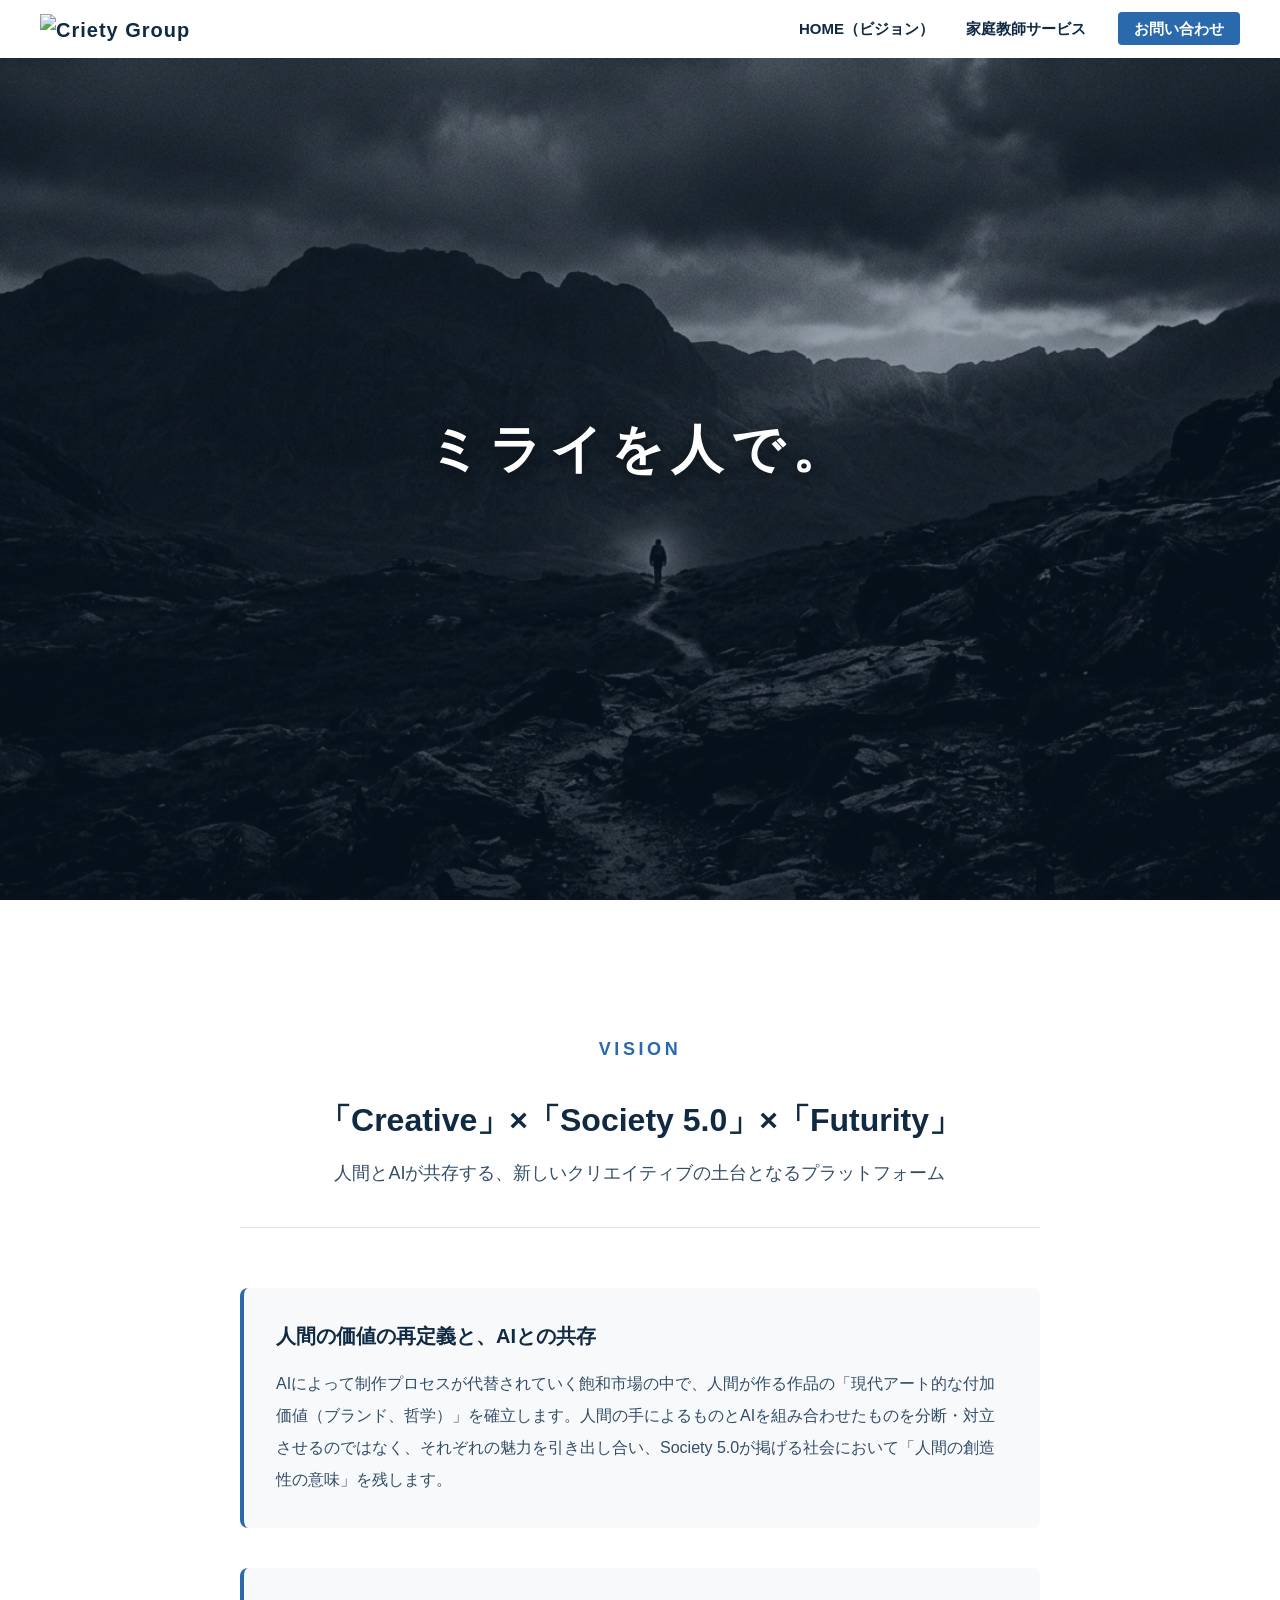
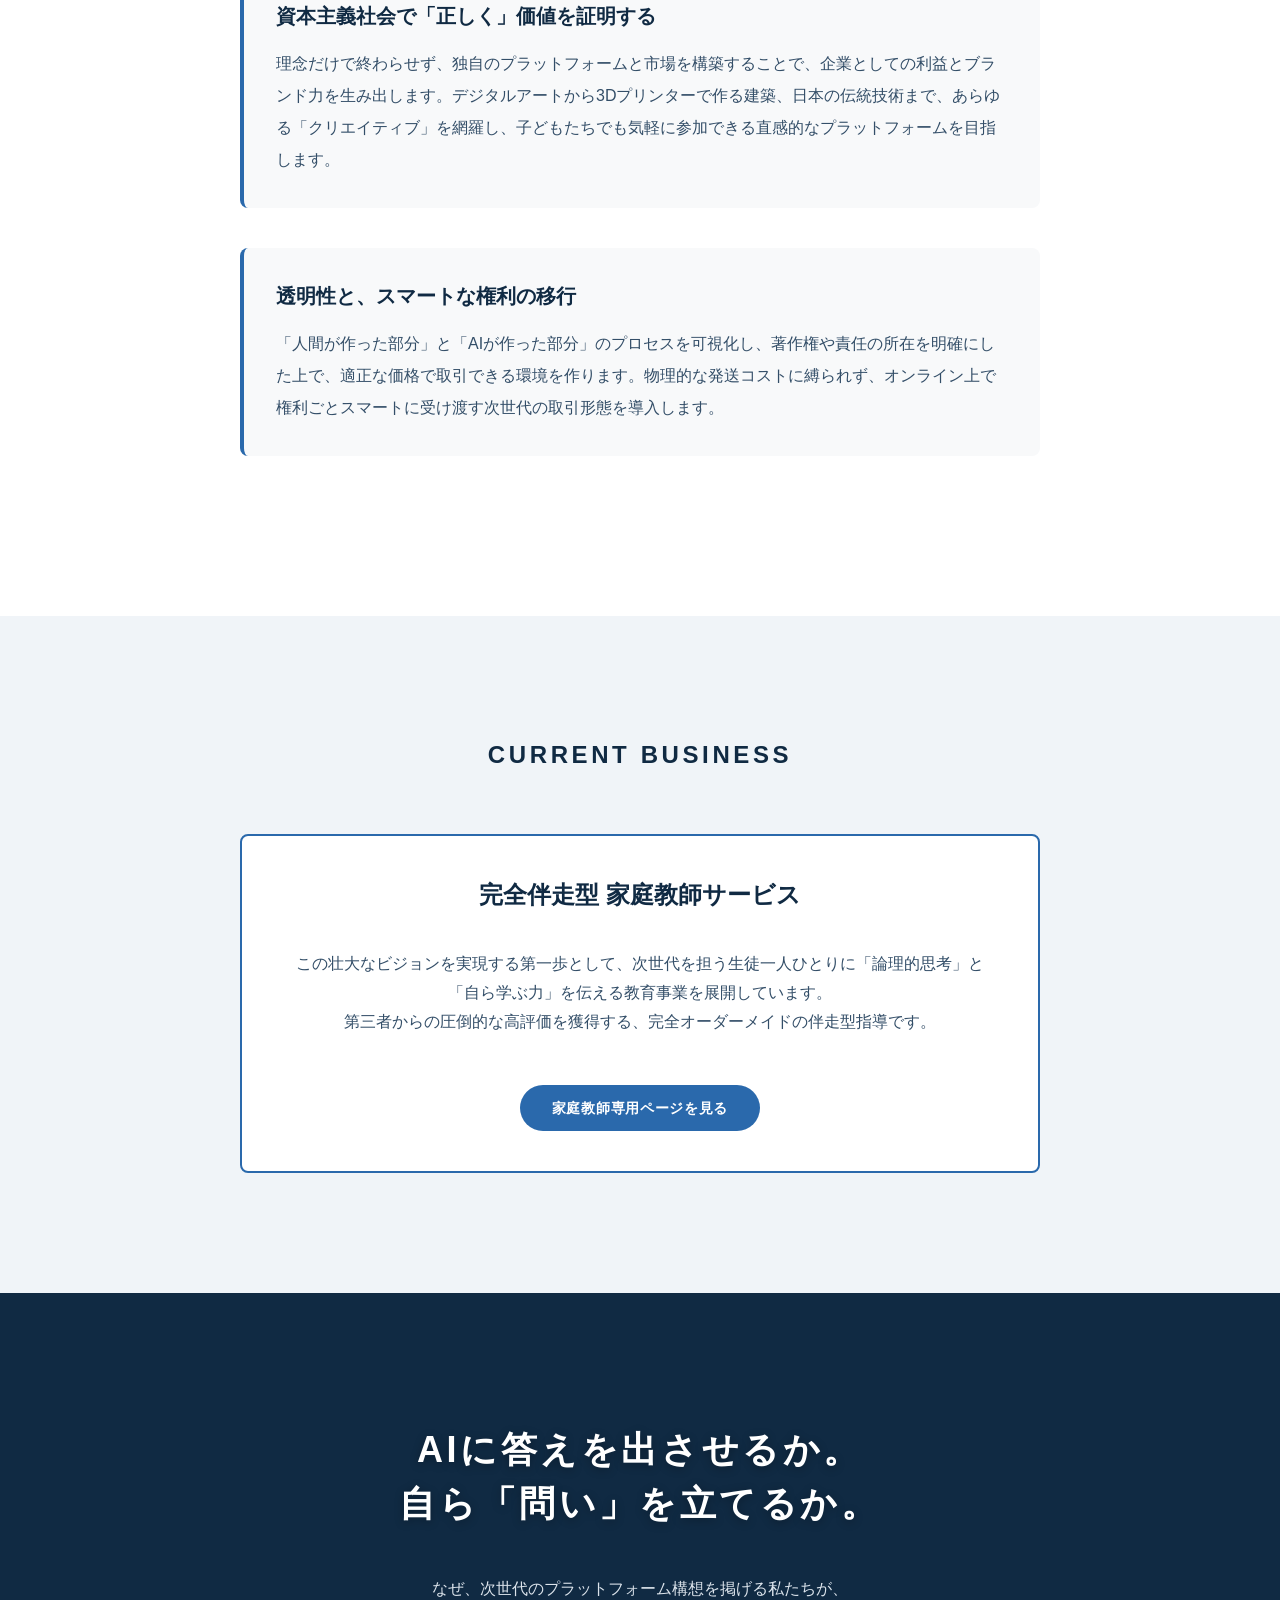
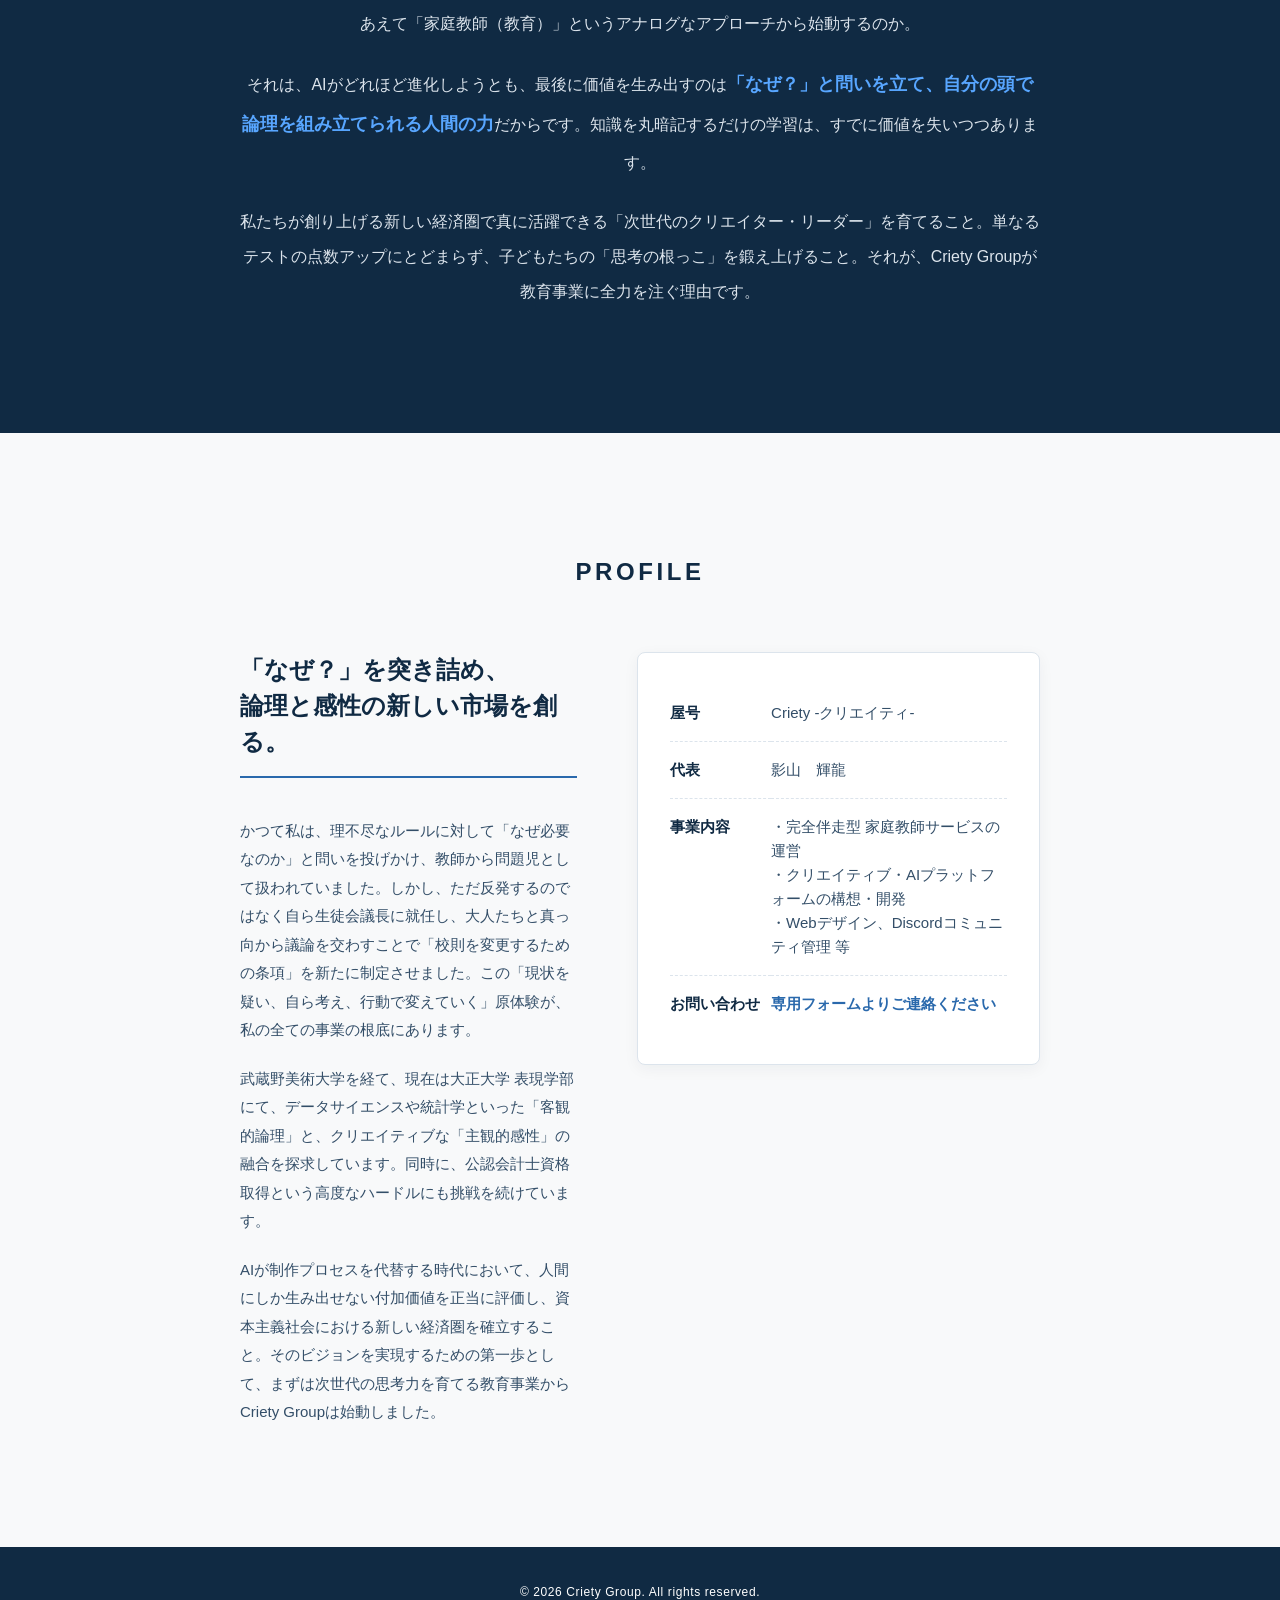
==== commit bbcdc871: "Update index.html" ====
--- a/index.html
+++ b/index.html
@@ -182,5 +182,26 @@
             });
         });
     </script>
+    <script>
+        document.addEventListener("DOMContentLoaded", function() {
+            const hamburger = document.getElementById('hamburger');
+            const navMenu = document.getElementById('nav-menu');
+            
+            // ハンバーガーボタンが押された時の処理
+            hamburger.addEventListener('click', function() {
+                hamburger.classList.toggle('active'); // ×印と三本線の切り替え
+                navMenu.classList.toggle('active'); // メニューの出し入れ
+            });
+
+            // メニューの中のリンクを押したら、自動的にメニューを閉じる
+            const navLinks = document.querySelectorAll('.nav-menu a');
+            navLinks.forEach(link => {
+                link.addEventListener('click', function() {
+                    hamburger.classList.remove('active');
+                    navMenu.classList.remove('active');
+                });
+            });
+        });
+    </script>
 </body>
 </html>
--- a/style.css
+++ b/style.css
@@ -24,7 +24,130 @@
     box-shadow: 0 2px 10px rgba(0, 0, 0, 0.05);
     z-index: 1000;
 }
-
+/* =========================================
+   ナビゲーション＆ハンバーガーメニュー
+========================================= */
+
+.top-nav {
+    position: fixed;
+    top: 0;
+    left: 0;
+    width: 100%;
+    padding: 12px 40px;
+    box-sizing: border-box;
+    background-color: #ffffff;
+    box-shadow: 0 2px 10px rgba(0, 0, 0, 0.05);
+    z-index: 1000;
+    
+    /* ▼ 以下3行を追加して、ロゴとメニューを左右に分ける ▼ */
+    display: flex;
+    justify-content: space-between;
+    align-items: center;
+}
+
+/* PC向けのメニュー表示 */
+.nav-menu ul {
+    list-style: none;
+    display: flex;
+    gap: 32px; /* リンク同士の隙間 */
+    margin: 0;
+    padding: 0;
+    align-items: center;
+}
+
+.nav-menu a {
+    text-decoration: none;
+    color: #102a43;
+    font-weight: bold;
+    font-size: 15px;
+    transition: color 0.3s;
+}
+
+.nav-menu a:hover {
+    color: #2a69ac;
+}
+
+/* お問い合わせボタンだけ少し目立たせる */
+.nav-contact-btn {
+    background-color: #2a69ac;
+    color: #ffffff !important;
+    padding: 8px 16px;
+    border-radius: 4px;
+}
+
+.nav-contact-btn:hover {
+    background-color: #102a43;
+}
+
+/* ハンバーガーボタンの基本設定（PCでは隠しておく） */
+.hamburger {
+    display: none;
+    flex-direction: column;
+    gap: 6px;
+    cursor: pointer;
+    z-index: 1001; /* メニューが開いた時も一番上に表示する */
+}
+
+.hamburger span {
+    width: 28px;
+    height: 3px;
+    background-color: #102a43;
+    border-radius: 3px;
+    transition: all 0.3s ease; /* ×印になる時のアニメーション速度 */
+}
+
+/* ▼ スマホ向け（画面幅768px以下）の設定 ▼ */
+@media (max-width: 768px) {
+    .top-nav {
+        padding: 12px 20px; /* スマホは左右の余白を少し狭める */
+    }
+
+    /* ハンバーガーボタンを表示 */
+    .hamburger {
+        display: flex;
+    }
+
+    /* メニューを画面外に隠し、スライド用の設定をする */
+    .nav-menu {
+        position: fixed;
+        top: 0;
+        right: -100%; /* 初期状態は画面の右外に隠す */
+        width: 80%; /* メニューが開いた時の幅 */
+        height: 100vh;
+        background-color: #ffffff;
+        box-shadow: -5px 0 15px rgba(0,0,0,0.1);
+        transition: right 0.4s ease; /* スライドインの滑らかさ */
+        display: flex;
+        flex-direction: column;
+        justify-content: center;
+    }
+
+    .nav-menu ul {
+        flex-direction: column;
+        text-align: center;
+        gap: 40px; /* スマホでは縦に並べるので隙間を広くとる */
+    }
+
+    .nav-menu a {
+        font-size: 18px; /* スマホではタップしやすいように文字を少し大きく */
+    }
+
+    /* [JS用] activeクラスが付いた時にメニューが右から入ってくる */
+    .nav-menu.active {
+        right: 0;
+    }
+
+    /* [JS用] activeクラスが付いた時にハンバーガーが「×」になる */
+    .hamburger.active span:nth-child(1) {
+        transform: translateY(9px) rotate(45deg);
+    }
+    .hamburger.active span:nth-child(2) {
+        opacity: 0; /* 真ん中の線は消す */
+    }
+    .hamburger.active span:nth-child(3) {
+        transform: translateY(-9px) rotate(-45deg);
+    }
+}
 /* 英語ロゴのデザイン */
 .logo {
     font-size: 20px;
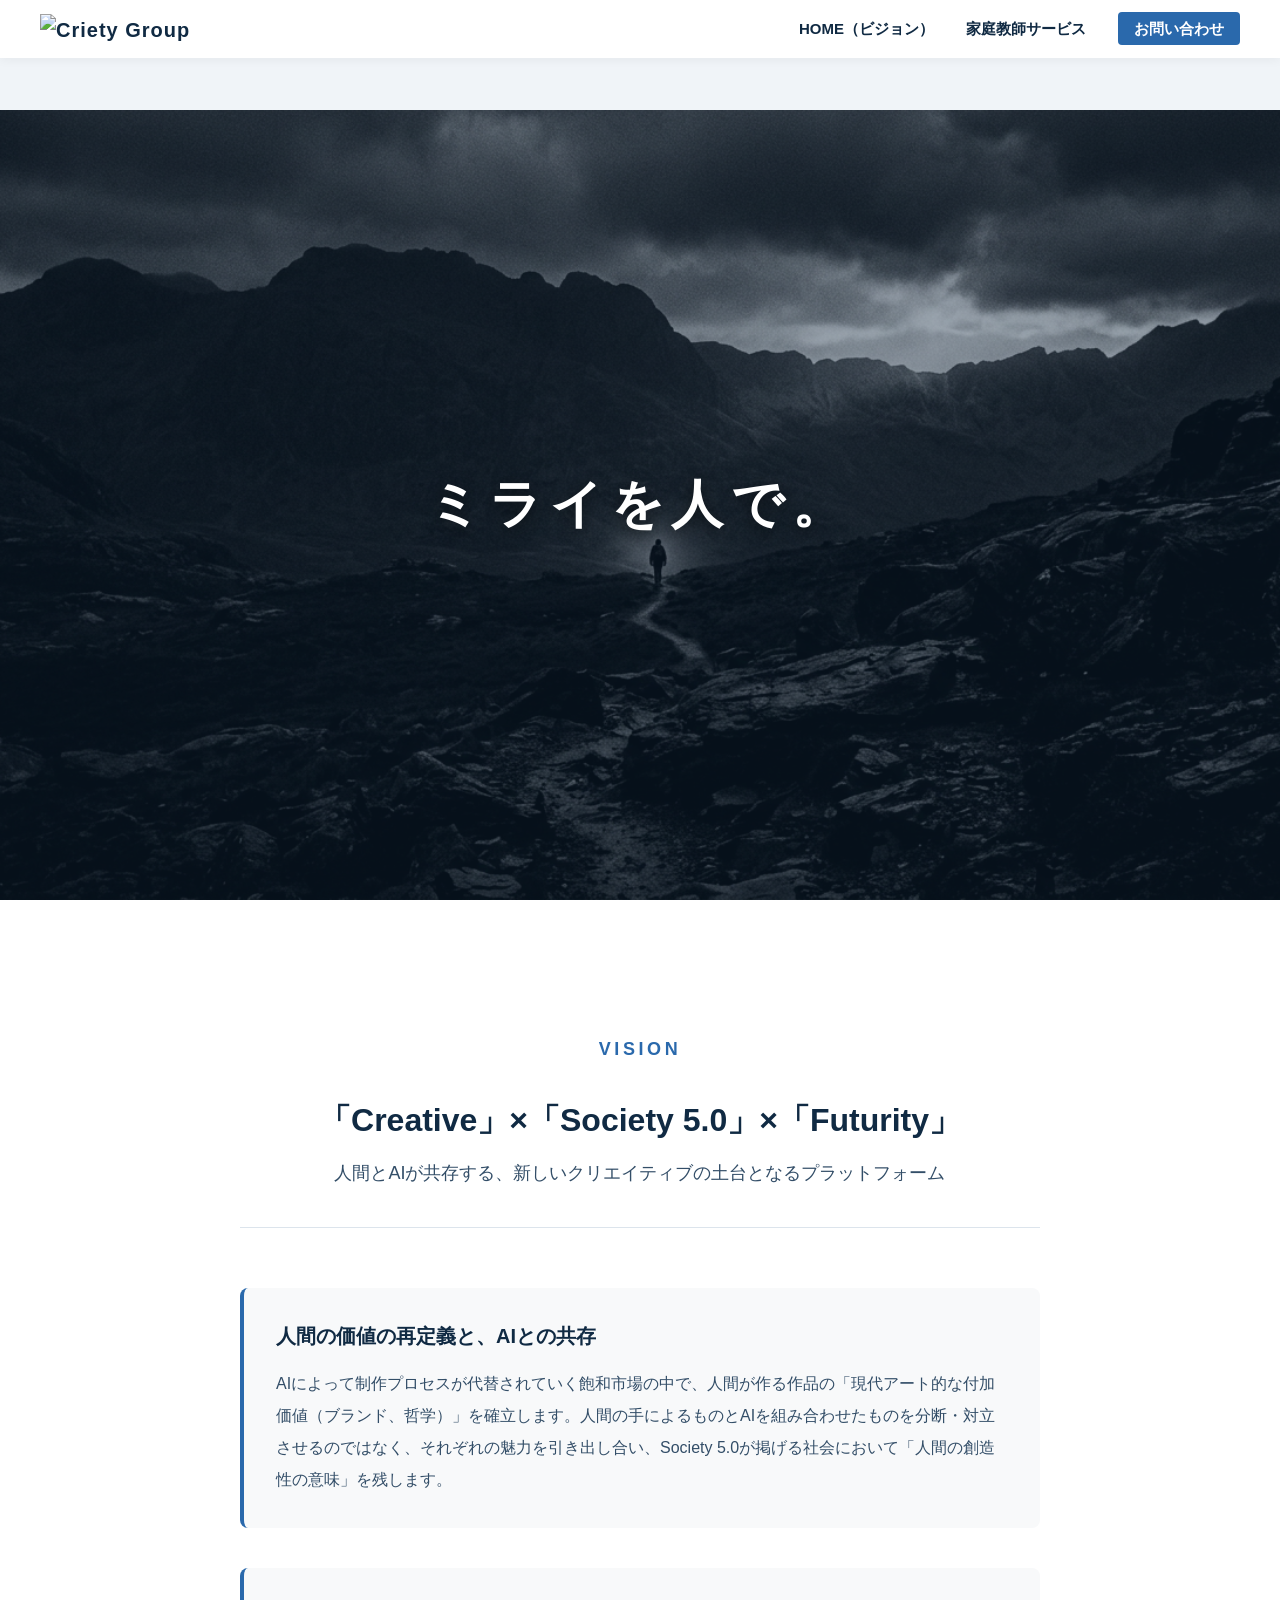
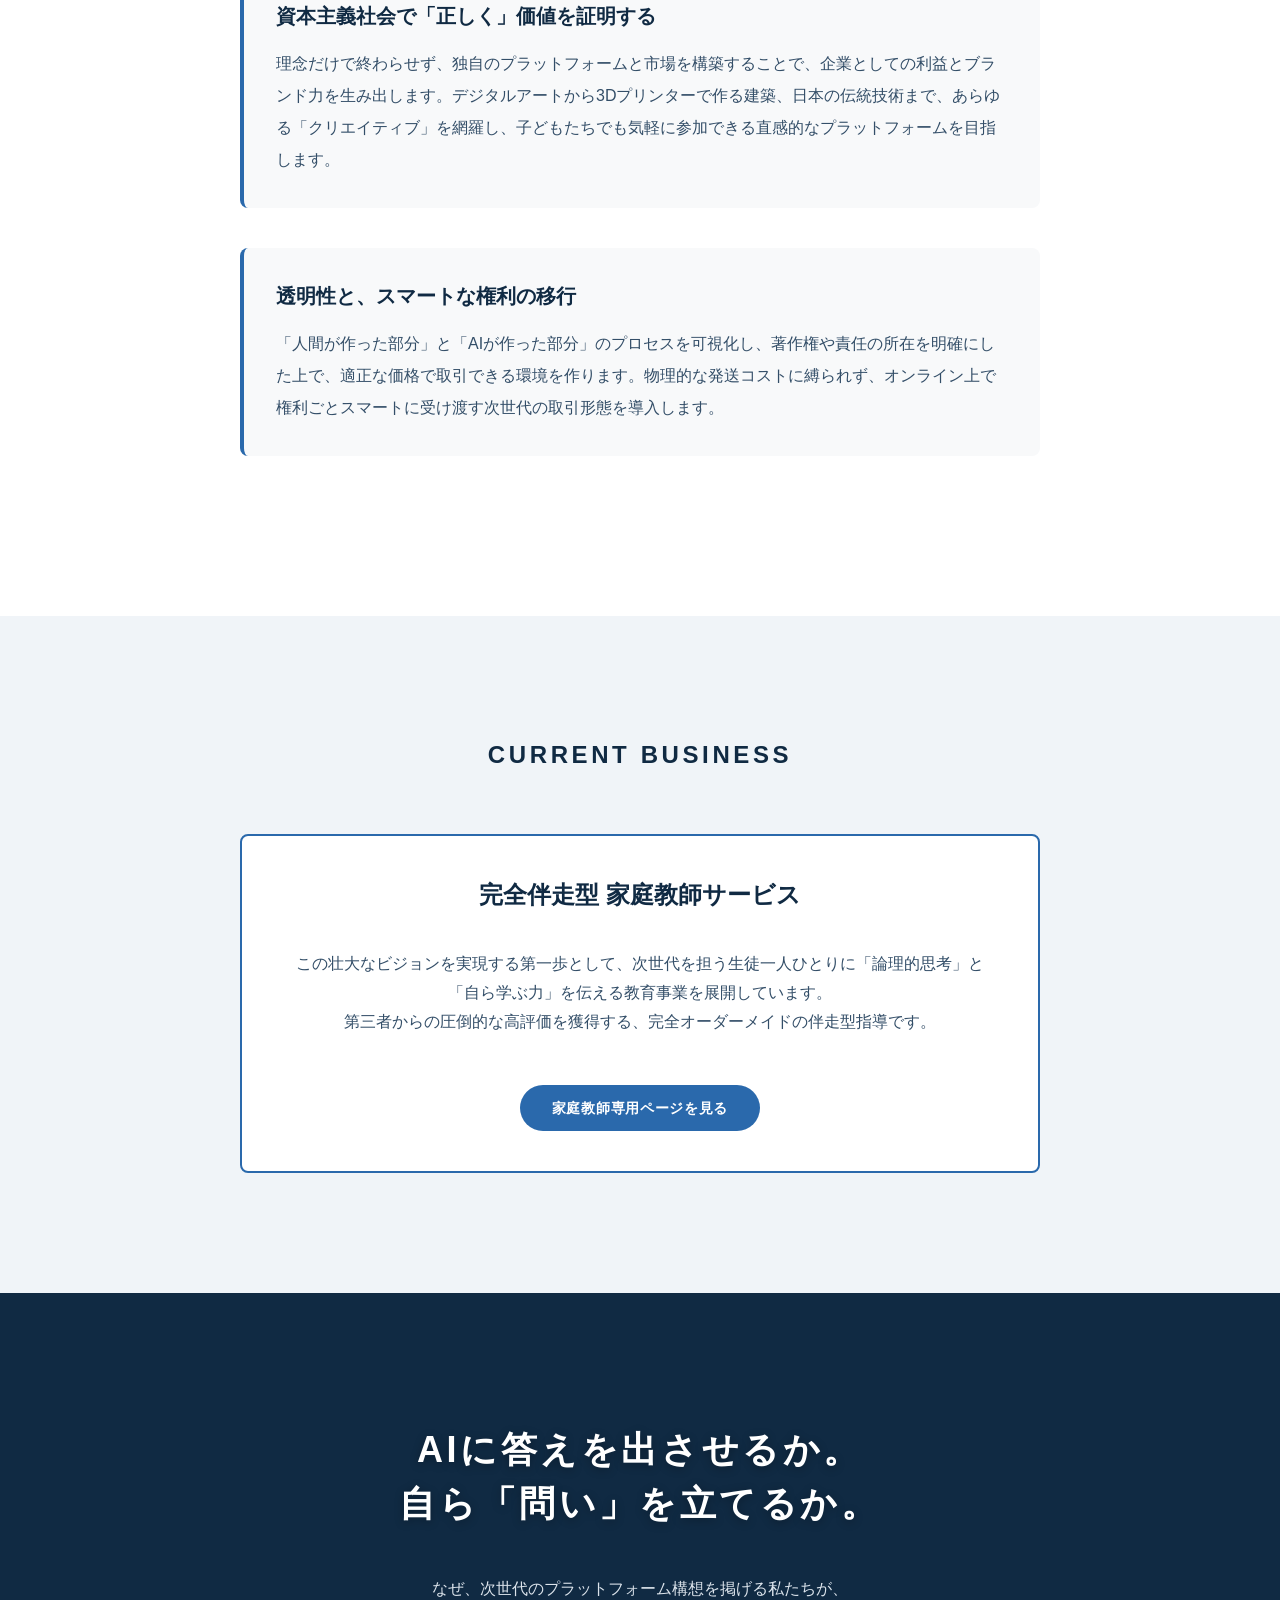
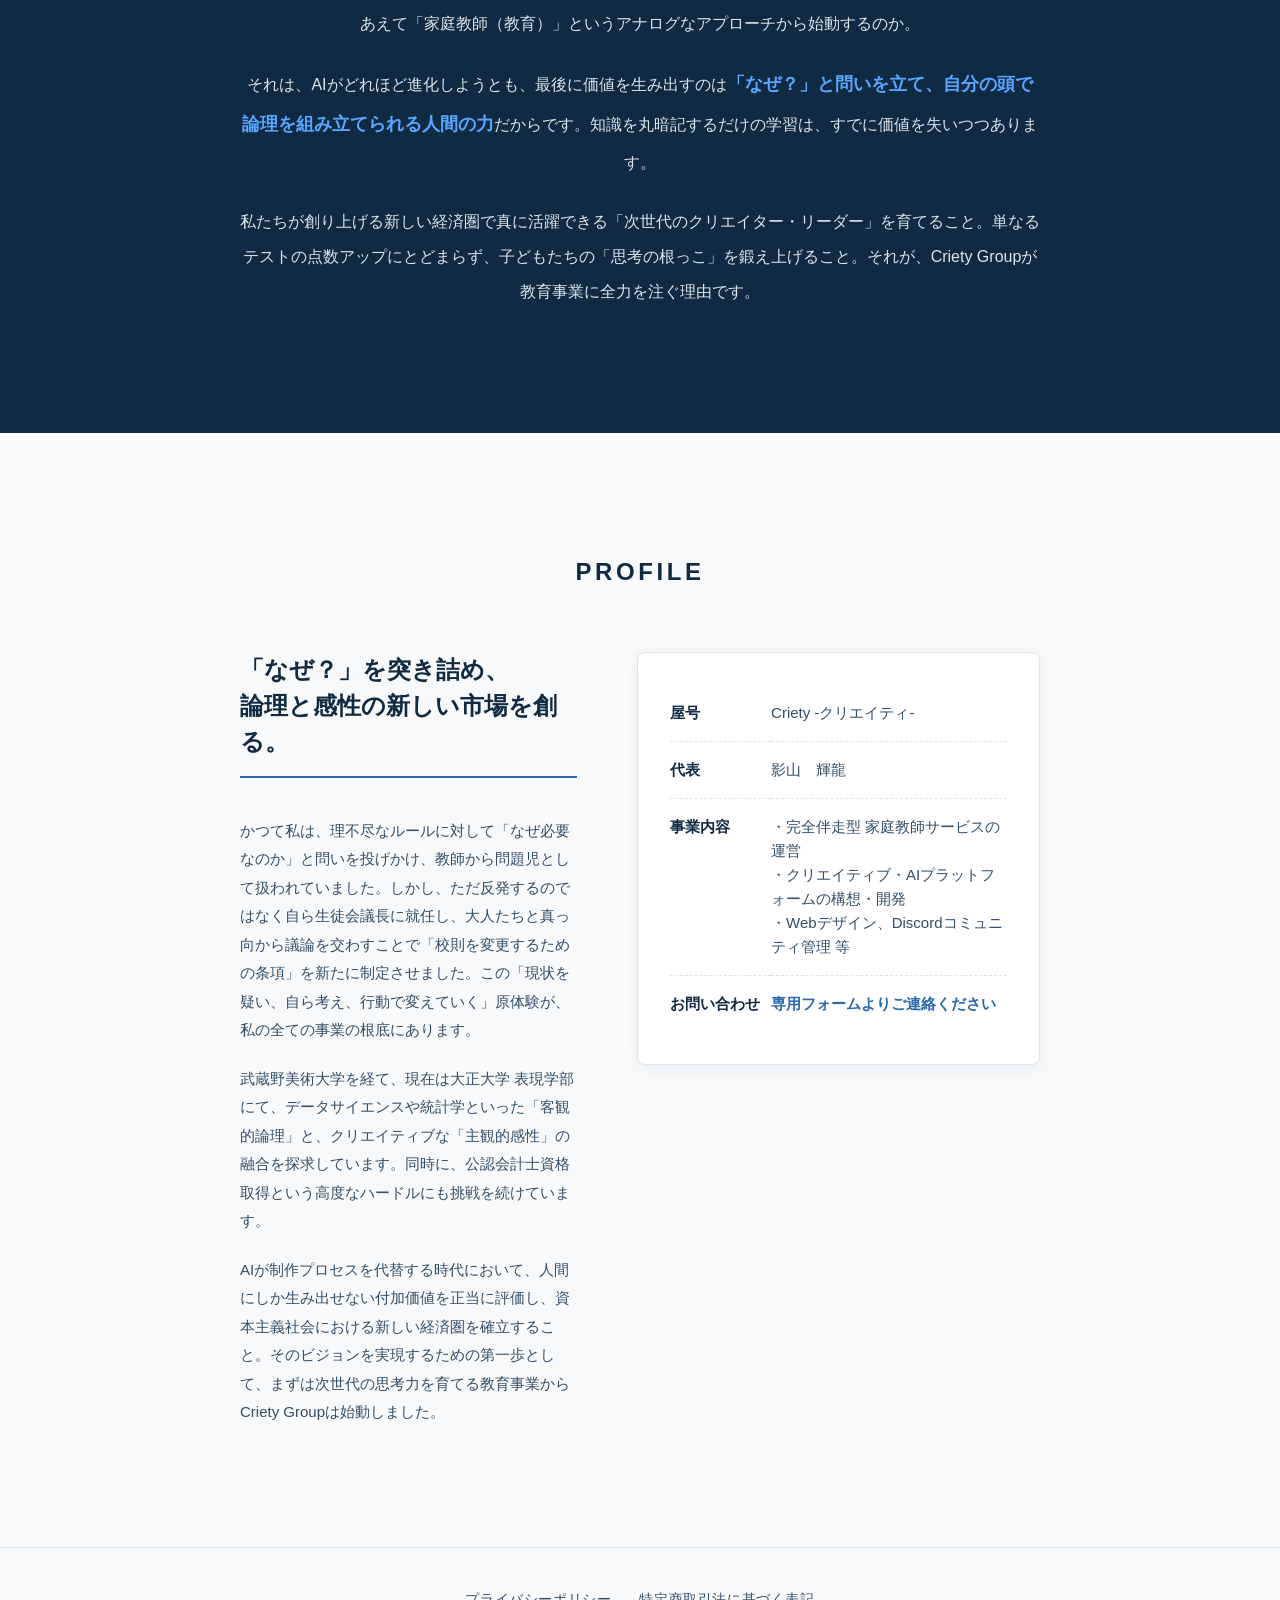
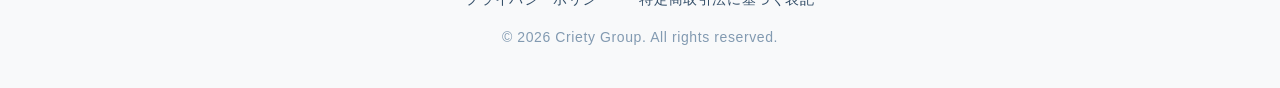
==== commit aa3a0f73: "Update index.html" ====
--- a/index.html
+++ b/index.html
@@ -7,7 +7,7 @@
     <title>Criety Group | クリエイティブとAIの次世代プラットフォーム・完全伴走型家庭教師</title>
     <meta name="description" content="Criety Groupは、クリエイティブとAIの価値を資本主義社会で正しく証明する次世代プラットフォームです。事業の第一歩として、客観的データと思考に基づく完全伴走型の家庭教師サービスを展開し、次世代の「論理的思考力」を育成します。">
     <meta name="keywords" content="Criety Group,家庭教師,論理的思考,AI,クリエイティブ,Society 5.0,データ分析">
-    <link rel="stylesheet" href="style.css">
+    <link rel="stylesheet" href="style.css?v=2">
 </head>
 
 <body>
@@ -154,8 +154,13 @@
         </div>
     </section>
     <!-- サイトのフッター -->
-    <footer class="site-footer">
-        <p>&copy; 2026 Criety Group. All rights reserved.</p>
+<!-- サイトのフッター（リンク追加版） -->
+    <footer class="site-footer" style="text-align: center; padding: 40px 20px; background-color: #f8f9fa; border-top: 1px solid #dce4ec;">
+        <div class="footer-links" style="margin-bottom: 16px;">
+            <a href="privacy.html" style="color: #334e68; text-decoration: none; font-size: 14px; margin: 0 12px;">プライバシーポリシー</a>
+            <a href="law.html" style="color: #334e68; text-decoration: none; font-size: 14px; margin: 0 12px;">特定商取引法に基づく表記</a>
+        </div>
+        <p style="color: #829ab1; font-size: 14px; margin: 0;">&copy; 2026 Criety Group. All rights reserved.</p>
     </footer>
     <!-- ▼ スクロールアニメーション用センサー ▼ -->
     <script>
--- a/style.css
+++ b/style.css
@@ -1,3 +1,16 @@
+/* =========================================
+/* =========================================
+   固定ヘッダーの被り（隠れ）防止設定
+========================================= */
+body {
+    padding-top: 110px !important; /* 高さを少し増やし、!importantで最優先にさせる */
+}
+
+/* トップページの背景画像は、押し下げた分だけ高さを引いてピッタリ全画面にする */
+.hero-section {
+    height: calc(100vh - 110px) !important;
+}
+
 /* =========================================
    Criety Group 全体の共通デザイン設定
 ========================================= */
